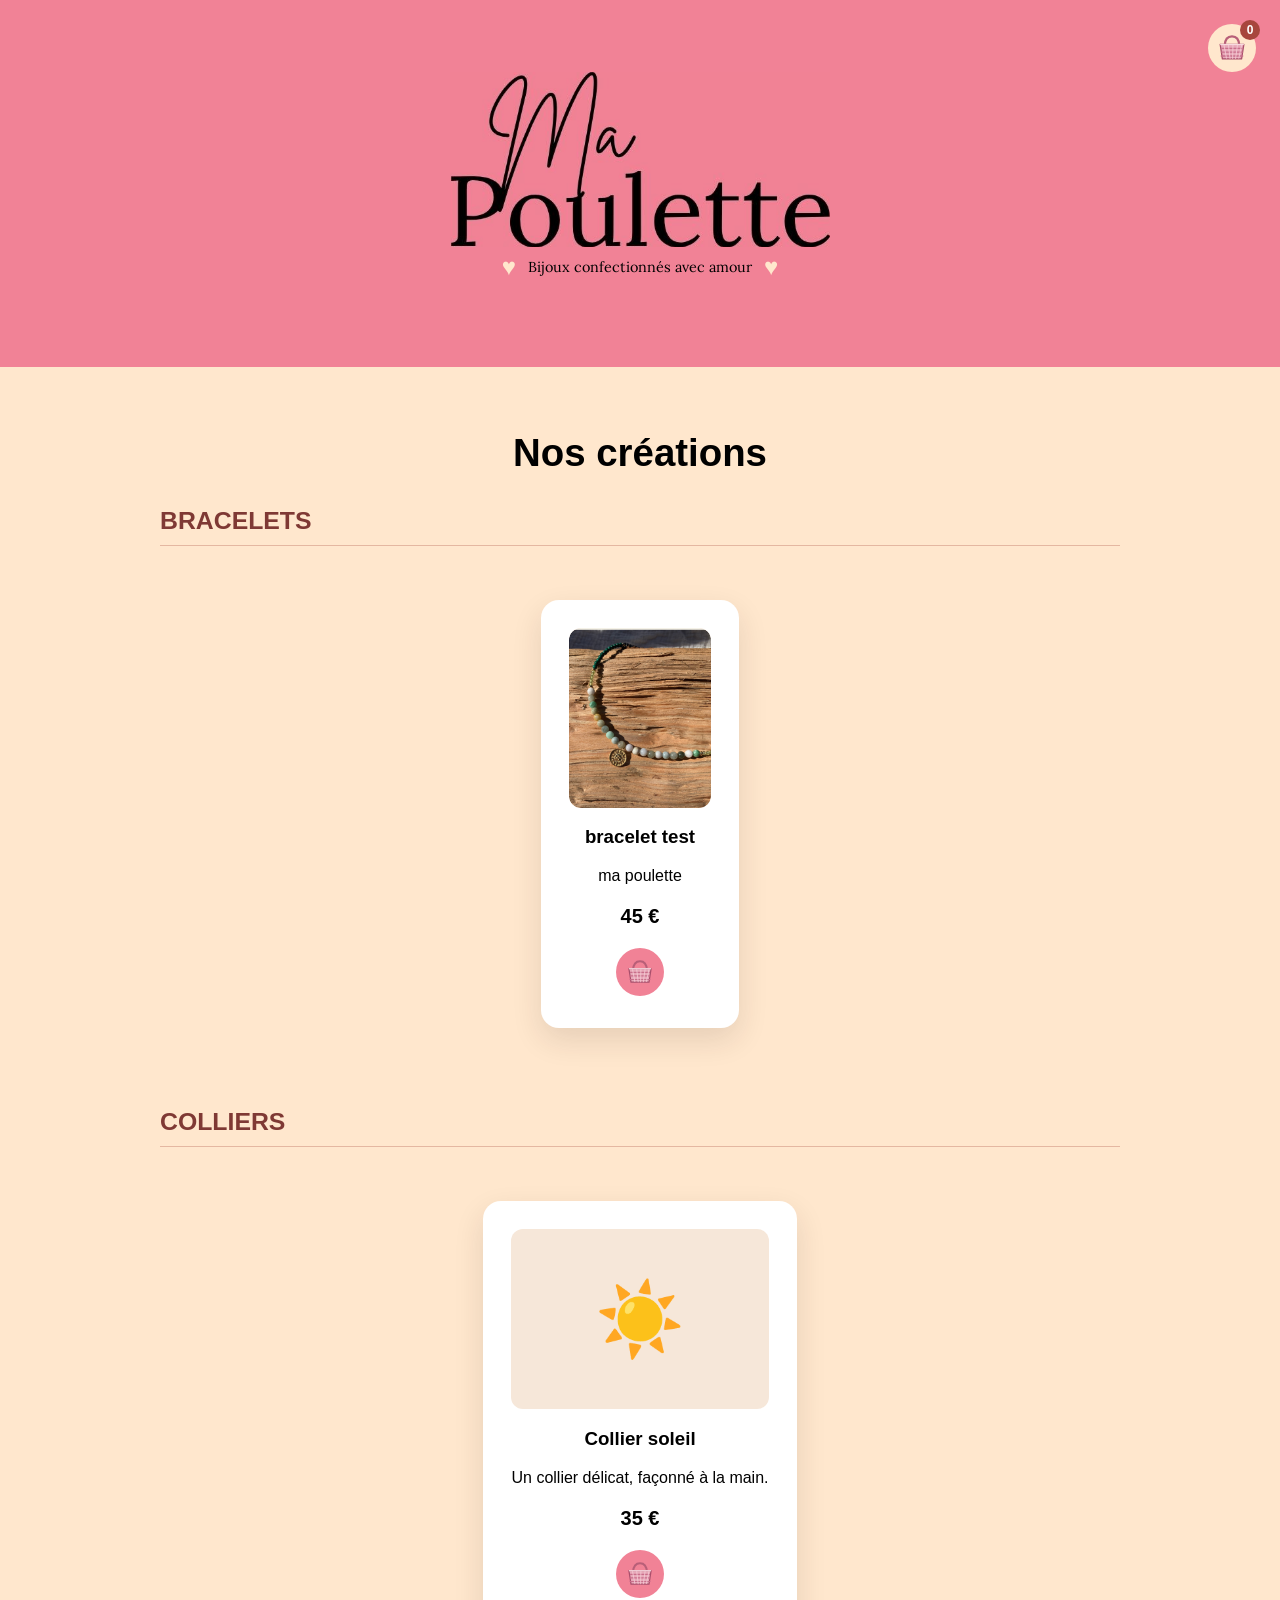
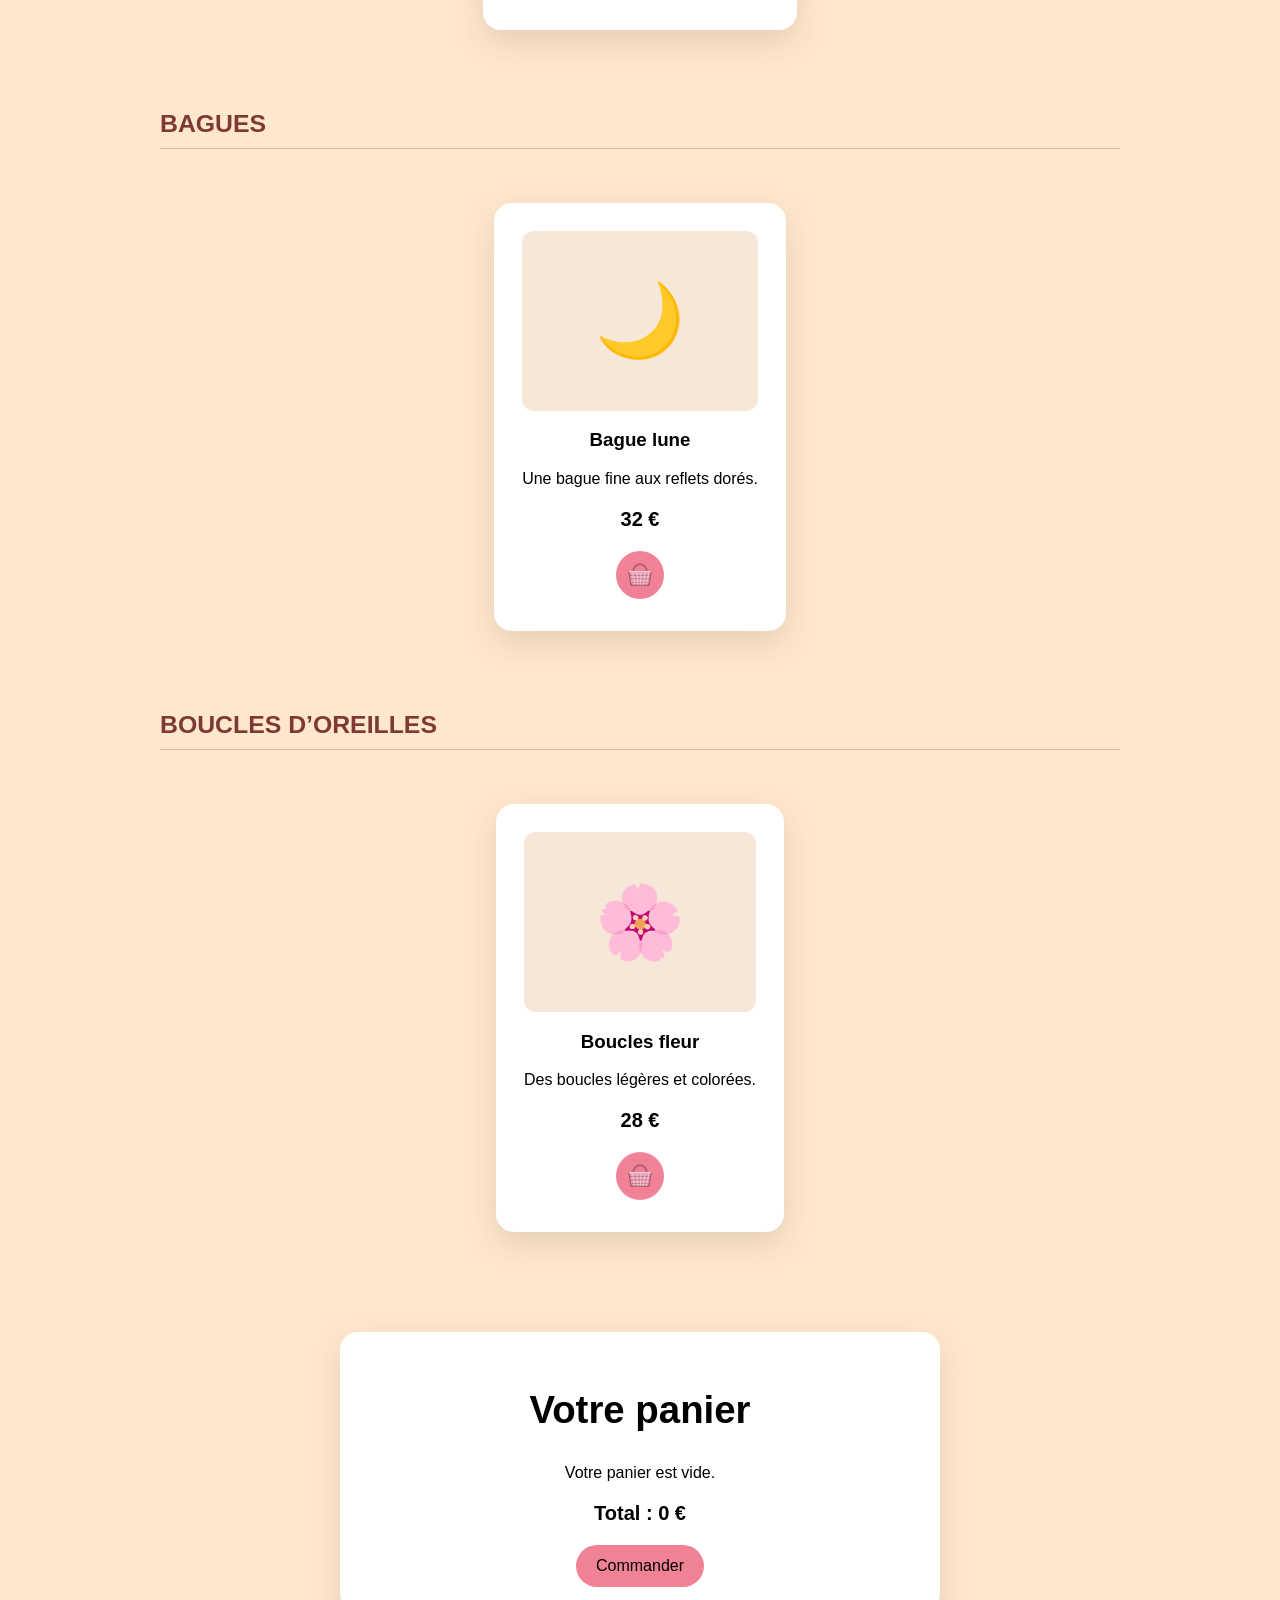
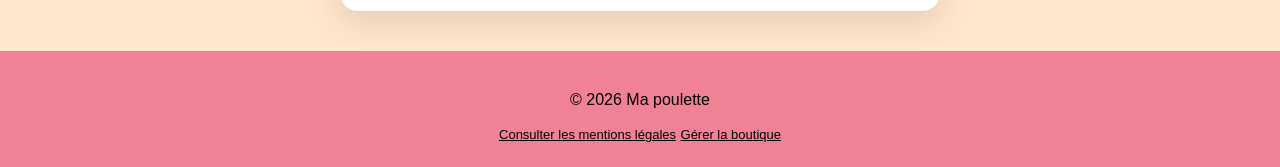
==== index.html @ 8404fa8b "ma poulette 3" ====
<!DOCTYPE html>
<html lang="fr">
<head>
  <meta charset="UTF-8">
  <meta name="viewport" content="width=device-width, initial-scale=1.0">
  <title>Ma poulette — Bijoux artisanaux</title>
  <link rel="stylesheet" href="https://fonts.googleapis.com/css2?family=Lora:wght@400;500&display=swap">
  <link rel="stylesheet" href="style.css">
</head>

<body>
  <header>
    <h1 class="titre-site"><img class="logo-titre" src="logo.png" alt="Ma Poulette"></h1>
    <p class="sous-titre-site"><span class="coeur-logo" aria-hidden="true">♥</span><span>Bijoux confectionnés avec amour</span><span class="coeur-logo" aria-hidden="true">♥</span></p>
    <button id="ouvrir-panier" class="panier-bouton" type="button" title="Voir mon panier">
      <span class="visually-hidden">Voir mon panier</span>
      <img src="panier-osier.svg" alt="">
      <span id="compteur-panier" class="compteur-panier" aria-live="polite">0</span>
    </button>
  </header>

  <main>
<h2>Nos créations</h2>

  <section class="catalogue-categories" id="liste-produits" aria-live="polite">
    <p class="catalogue-vide">Chargement des créations...</p>
  </section>
  </main>

  <aside id="panier">
    <h2>Votre panier</h2>
    <div id="liste-panier">
      <p>Votre panier est vide.</p>
    </div>
    <p class="total-panier">Total : <span id="total-panier">0</span> €</p>
    <button id="envoyer-commande">Commander</button>
  </aside>

  <footer>
    <p>© 2026 Ma poulette</p>
    <a href="mentions-legales.html" target="_blank" rel="noopener noreferrer">Consulter les mentions légales</a>
    <a class="lien-admin" href="admin.html">Gérer la boutique</a>
  </footer>
  <script src="script.js"></script>
</body>
</html>
---- style.css ----
* {
  box-sizing: border-box;
}

body {
  margin: 0;
  color: #000;
  background: #ffe7cd;
  font-family: Arial, sans-serif;
}

header {
  position: relative;
  padding: 72px 24px;
  text-align: center;
  color: #000;
  background: #f18296;
}

.titre-site {
  position: relative;
  width: min(55vw, 380px);
  aspect-ratio: 578 / 266;
  margin: 0;
  margin-right: auto;
  margin-left: auto;
  overflow: hidden;
}

.logo-titre {
  position: absolute;
  top: -68.5%;
  left: -16.4%;
  width: 132.8%;
  max-width: none;
  height: auto;
}

.sous-titre-site {
  display: flex;
  flex-wrap: wrap;
  align-items: center;
  justify-content: center;
  gap: 12px;
  margin: 8px 0 16px;
  font-size: 0.9rem;
  font-family: "Lora", serif;
}

.coeur-logo {
  color: #ffe7cd;
  font-family: Arial, sans-serif;
  font-size: 1.5rem;
  line-height: 1;
}

@media (max-width: 480px) {
  .panier-bouton {
    top: 16px;
    right: 16px;
  }

  .sous-titre-site {
    gap: 8px;
    font-size: 0.8rem;
  }
}

h1 {
  margin: 0;
  font-size: 4rem;
}

main {
  width: 90%;
  max-width: 960px;
  margin: 64px auto;
}

h2 {
  text-align: center;
  font-size: 2.4rem;
}

article {
  max-width: 360px;
  margin: 36px auto;
  padding: 28px;
  text-align: center;
  background: white;
  border-radius: 18px;
  box-shadow: 0 12px 30px rgba(49, 37, 31, 0.12);
}

button {
  padding: 12px 20px;
  border: 0;
  border-radius: 999px;
  color: #000;
  background: #a7463d;
  font-size: 16px;
  cursor: pointer;
}

.bouton-panier-icon {
  width: 48px;
  height: 48px;
  padding: 0;
  background: #f18296;
  line-height: 1;
}

.bouton-panier-icon img {
  width: 30px;
  height: 30px;
  display: block;
  margin: auto;
}

footer {
  padding: 24px;
  text-align: center;
  color: #000;
  background: #f18296;
}

footer a {
  color: #000;
  font-size: 13px;
}

.mentions-legales {
  max-width: 560px;
  margin: 12px auto 0;
  padding: 10px 12px;
  color: #000;
  background: #f18296;
  text-align: left;
  font-size: 10px;
  line-height: 1.3;
  border-radius: 10px 10px 0 0;
}

.mentions-legales h2 {
  margin-top: 0;
  color: #000;
  font-size: 0.9rem;
}

.mentions-legales h1 {
  margin-top: 0;
  color: #000;
  font-size: 1.4rem;
}

.page-mentions {
  max-width: 600px;
  margin: 40px auto;
}

.mentions-legales dl {
  margin: 6px 0;
}

.mentions-legales dt {
  margin-bottom: 6px;
  font-weight: bold;
}

.mentions-legales dd {
  margin: 2px 0;
}
.catalogue-categories {
  display: grid;
  gap: 44px;
}

.titre-categorie {
  margin: 0 0 18px;
  padding-bottom: 10px;
  border-bottom: 1px solid rgba(167, 70, 61, 0.3);
  color: #7f3934;
  font-size: 1.55rem;
  text-align: left;
}

.produits {
  display: flex;
  flex-wrap: wrap;
  justify-content: center;
  gap: 24px;
}

.photo-bijou {
  display: grid;
  width: 100%;
  height: 180px;
  place-items: center;
  border-radius: 12px;
  background: #f6e7d9;
  font-size: 72px;
}

.prix {
  color: #000;
  font-size: 20px;
  font-weight: bold;
}
.photo-bijou img {
  display: none;
  width: 100%;
  height: 180px;
  object-fit: cover;
  border-radius: 12px;
}

.bouton-photo {
  display: inline-block;
  margin-bottom: 16px;
  padding: 10px 14px;
  border-radius: 999px;
  color: #000;
  background: #f6e7d9;
  cursor: pointer;
}

.bouton-photo input {
  display: none;
}
.photo-bijou {
  width: 100%;
  height: 180px;
  overflow: hidden;
  border-radius: 12px;
  background: #f6e7d9;
}

.photo-bijou img {
  display: none;
  width: 100%;
  height: 180px;
  object-fit: cover;
}

.panier-bouton {
  position: absolute;
  top: 24px;
  right: 24px;
  display: grid;
  width: 48px;
  height: 48px;
  place-items: center;
  padding: 0;
  border-radius: 50%;
  color: #000;
  background: #ffe7cd;
}

.panier-bouton img {
  width: 32px;
  height: 32px;
}

.compteur-panier {
  position: absolute;
  top: -4px;
  right: -4px;
  display: grid;
  min-width: 20px;
  height: 20px;
  place-items: center;
  padding: 0 5px;
  border-radius: 999px;
  color: #fff;
  background: #a7463d;
  font-size: 12px;
  font-weight: bold;
  line-height: 1;
}

.visually-hidden {
  position: absolute;
  width: 1px;
  height: 1px;
  overflow: hidden;
  clip: rect(0, 0, 0, 0);
  white-space: nowrap;
}

#panier {
  width: 90%;
  max-width: 600px;
  margin: 40px auto;
  padding: 24px;
  text-align: center;
  background: white;
  border-radius: 18px;
  box-shadow: 0 12px 30px rgba(49, 37, 31, 0.12);
}

.total-panier {
  font-size: 20px;
  font-weight: bold;
}

#envoyer-commande {
  background: #f18296;
}
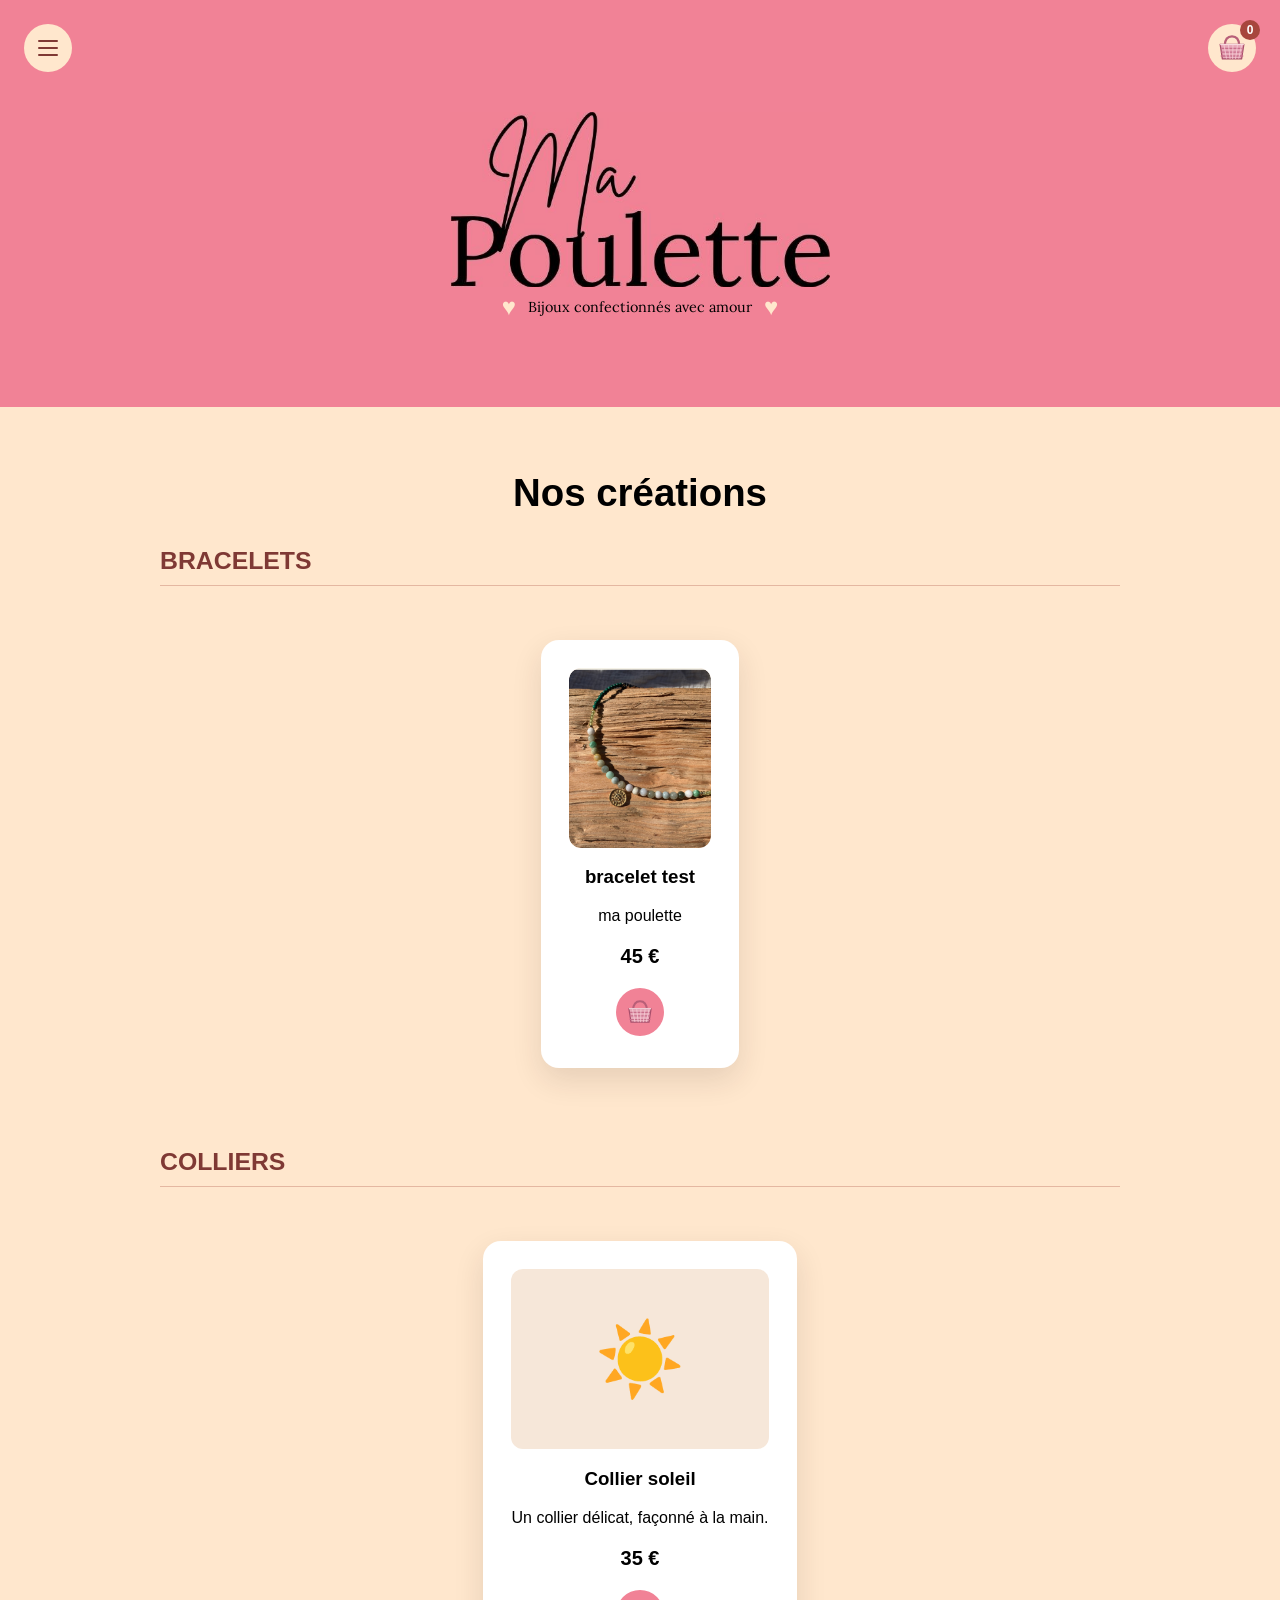
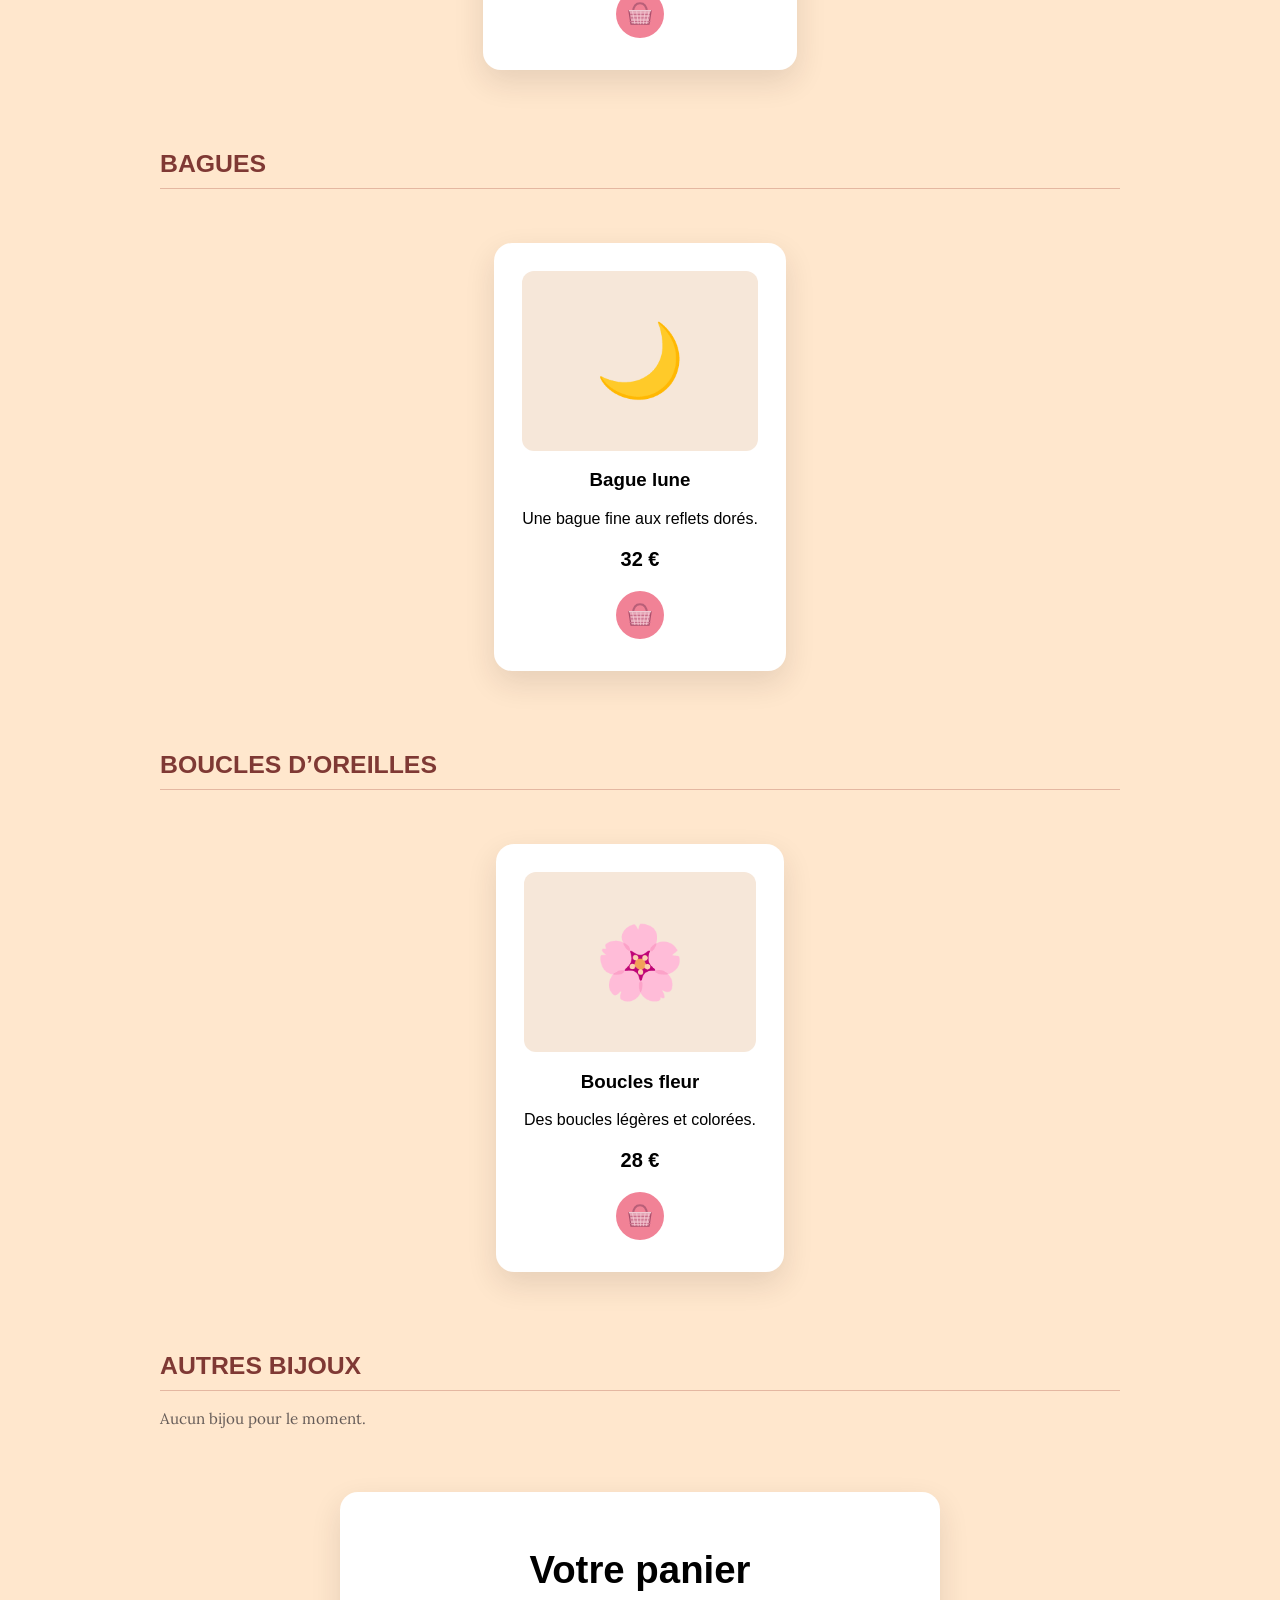
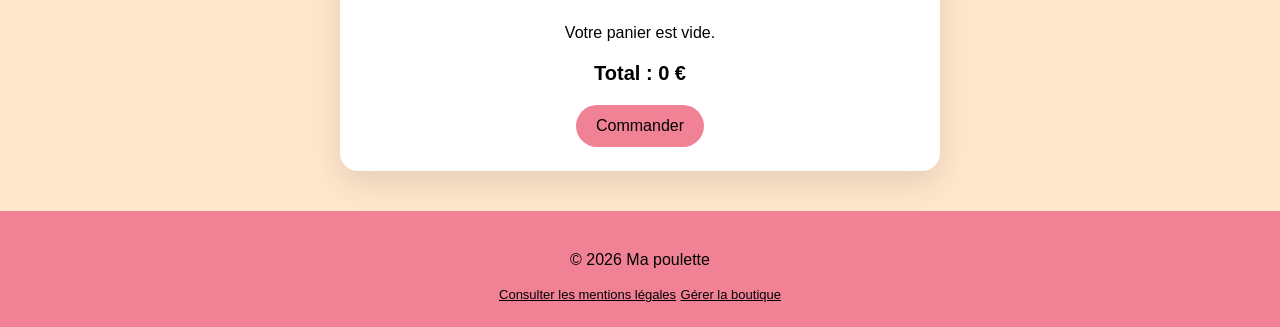
==== commit 41d1e5cb: "ma poulette 2" ====
--- a/index.html
+++ b/index.html
@@ -10,6 +10,18 @@
 
 <body>
   <header>
+    <div class="menu-categories">
+      <button id="bouton-menu-categories" class="bouton-menu-categories" type="button" aria-label="Ouvrir les catégories" aria-expanded="false" aria-controls="liens-categories">
+        <span></span><span></span><span></span>
+      </button>
+      <nav id="liens-categories" class="liens-categories" aria-label="Aller directement à une catégorie" hidden>
+        <a href="#bracelets">Bracelets</a>
+        <a href="#colliers">Colliers</a>
+        <a href="#bagues">Bagues</a>
+        <a href="#boucles-oreilles">Boucles d’oreilles</a>
+        <a href="#autres-bijoux">Autres bijoux</a>
+      </nav>
+    </div>
     <h1 class="titre-site"><img class="logo-titre" src="logo.png" alt="Ma Poulette"></h1>
     <p class="sous-titre-site"><span class="coeur-logo" aria-hidden="true">♥</span><span>Bijoux confectionnés avec amour</span><span class="coeur-logo" aria-hidden="true">♥</span></p>
     <button id="ouvrir-panier" class="panier-bouton" type="button" title="Voir mon panier">
--- a/style.css
+++ b/style.css
@@ -11,7 +11,7 @@
 
 header {
   position: relative;
-  padding: 72px 24px;
+  padding: 112px 24px 72px;
   text-align: center;
   color: #000;
   background: #f18296;
@@ -55,6 +55,10 @@
 }
 
 @media (max-width: 480px) {
+  header {
+    padding-top: 94px;
+  }
+
   .panier-bouton {
     top: 16px;
     right: 16px;
@@ -305,4 +309,118 @@
 
 #envoyer-commande {
   background: #f18296;
+}
+
+.menu-categories {
+  position: absolute;
+  top: 24px;
+  left: 24px;
+  z-index: 2;
+}
+
+.bouton-menu-categories {
+  display: flex;
+  width: 48px;
+  height: 48px;
+  flex-direction: column;
+  align-items: center;
+  justify-content: center;
+  gap: 5px;
+  padding: 0;
+  border: 0;
+  border-radius: 50%;
+  background: #ffe7cd;
+}
+
+.bouton-menu-categories span {
+  display: block;
+  width: 20px;
+  height: 2px;
+  border-radius: 2px;
+  background: #7f3934;
+  transition: transform 180ms ease, opacity 180ms ease;
+}
+
+.bouton-menu-categories[aria-expanded="true"] span:first-child {
+  transform: translateY(7px) rotate(45deg);
+}
+
+.bouton-menu-categories[aria-expanded="true"] span:nth-child(2) {
+  opacity: 0;
+}
+
+.bouton-menu-categories[aria-expanded="true"] span:last-child {
+  transform: translateY(-7px) rotate(-45deg);
+}
+
+.liens-categories {
+  position: absolute;
+  top: 56px;
+  left: 0;
+  display: flex;
+  flex-direction: column;
+  align-items: stretch;
+  gap: 4px;
+  width: 136px;
+  padding: 7px;
+  border: 1px solid rgba(127, 57, 52, 0.2);
+  border-radius: 28px;
+  background: #ffe7cd;
+  box-shadow: 0 6px 18px rgba(49, 37, 31, 0.14);
+  animation: menu-categories-apparait 180ms ease-out;
+}
+
+.liens-categories[hidden] {
+  display: none;
+}
+
+.liens-categories a {
+  display: flex;
+  min-width: 100px;
+  min-height: 34px;
+  align-items: center;
+  justify-content: center;
+  padding: 0 12px;
+  border-radius: 999px;
+  color: #542c2b;
+  background: transparent;
+  font-size: 11px;
+  font-weight: 700;
+  text-decoration: none;
+  text-transform: uppercase;
+}
+
+.liens-categories a:hover,
+.liens-categories a:focus-visible {
+  color: #fff;
+  background: #a7463d;
+}
+
+@keyframes menu-categories-apparait {
+  from { opacity: 0; transform: translateY(-6px); }
+  to { opacity: 1; transform: translateY(0); }
+}
+
+.section-categorie {
+  scroll-margin-top: 20px;
+}
+
+.categorie-vide {
+  margin: 0;
+  color: #665c58;
+  font-family: "Lora", serif;
+  font-size: 0.95rem;
+}
+
+html {
+  scroll-behavior: smooth;
+}
+
+@media (max-width: 480px) {
+  .menu-categories {
+    top: 16px;
+    left: 16px;
+  }
+
+  .liens-categories { top: 52px; }
 }
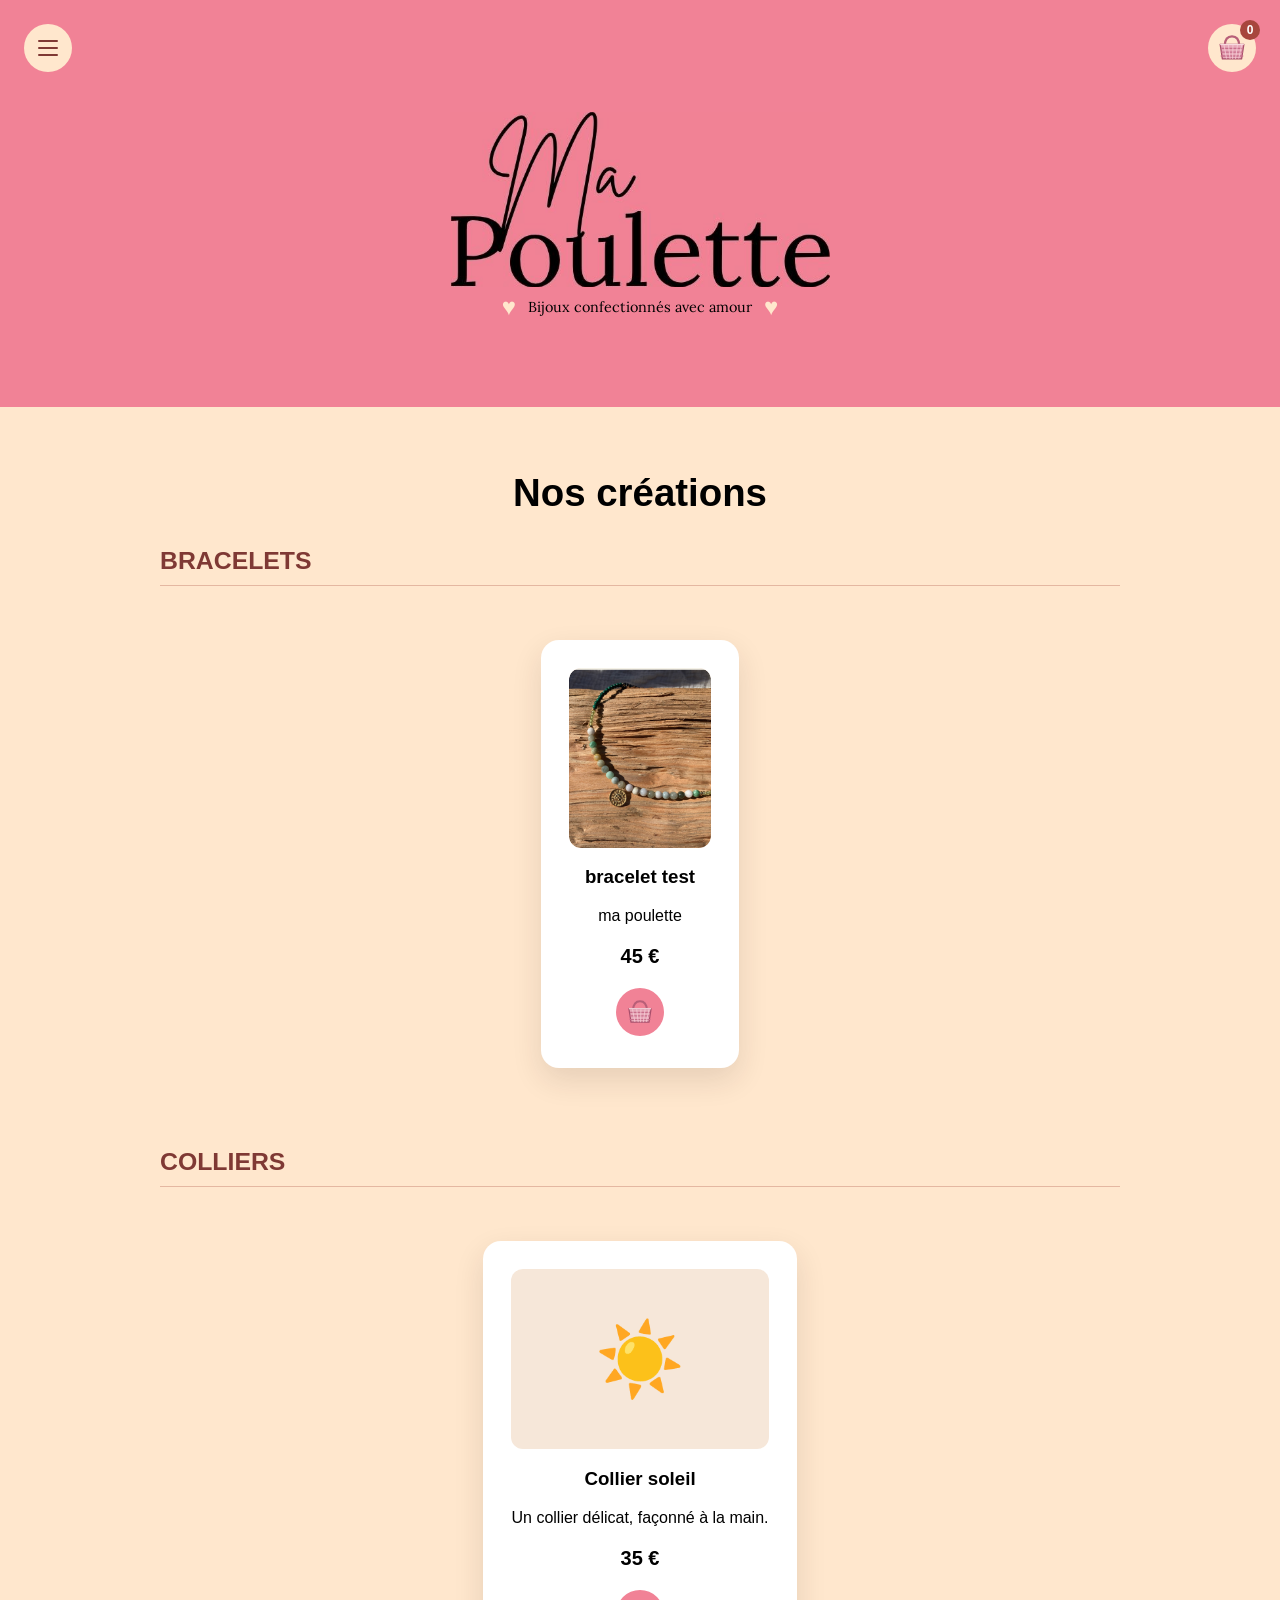
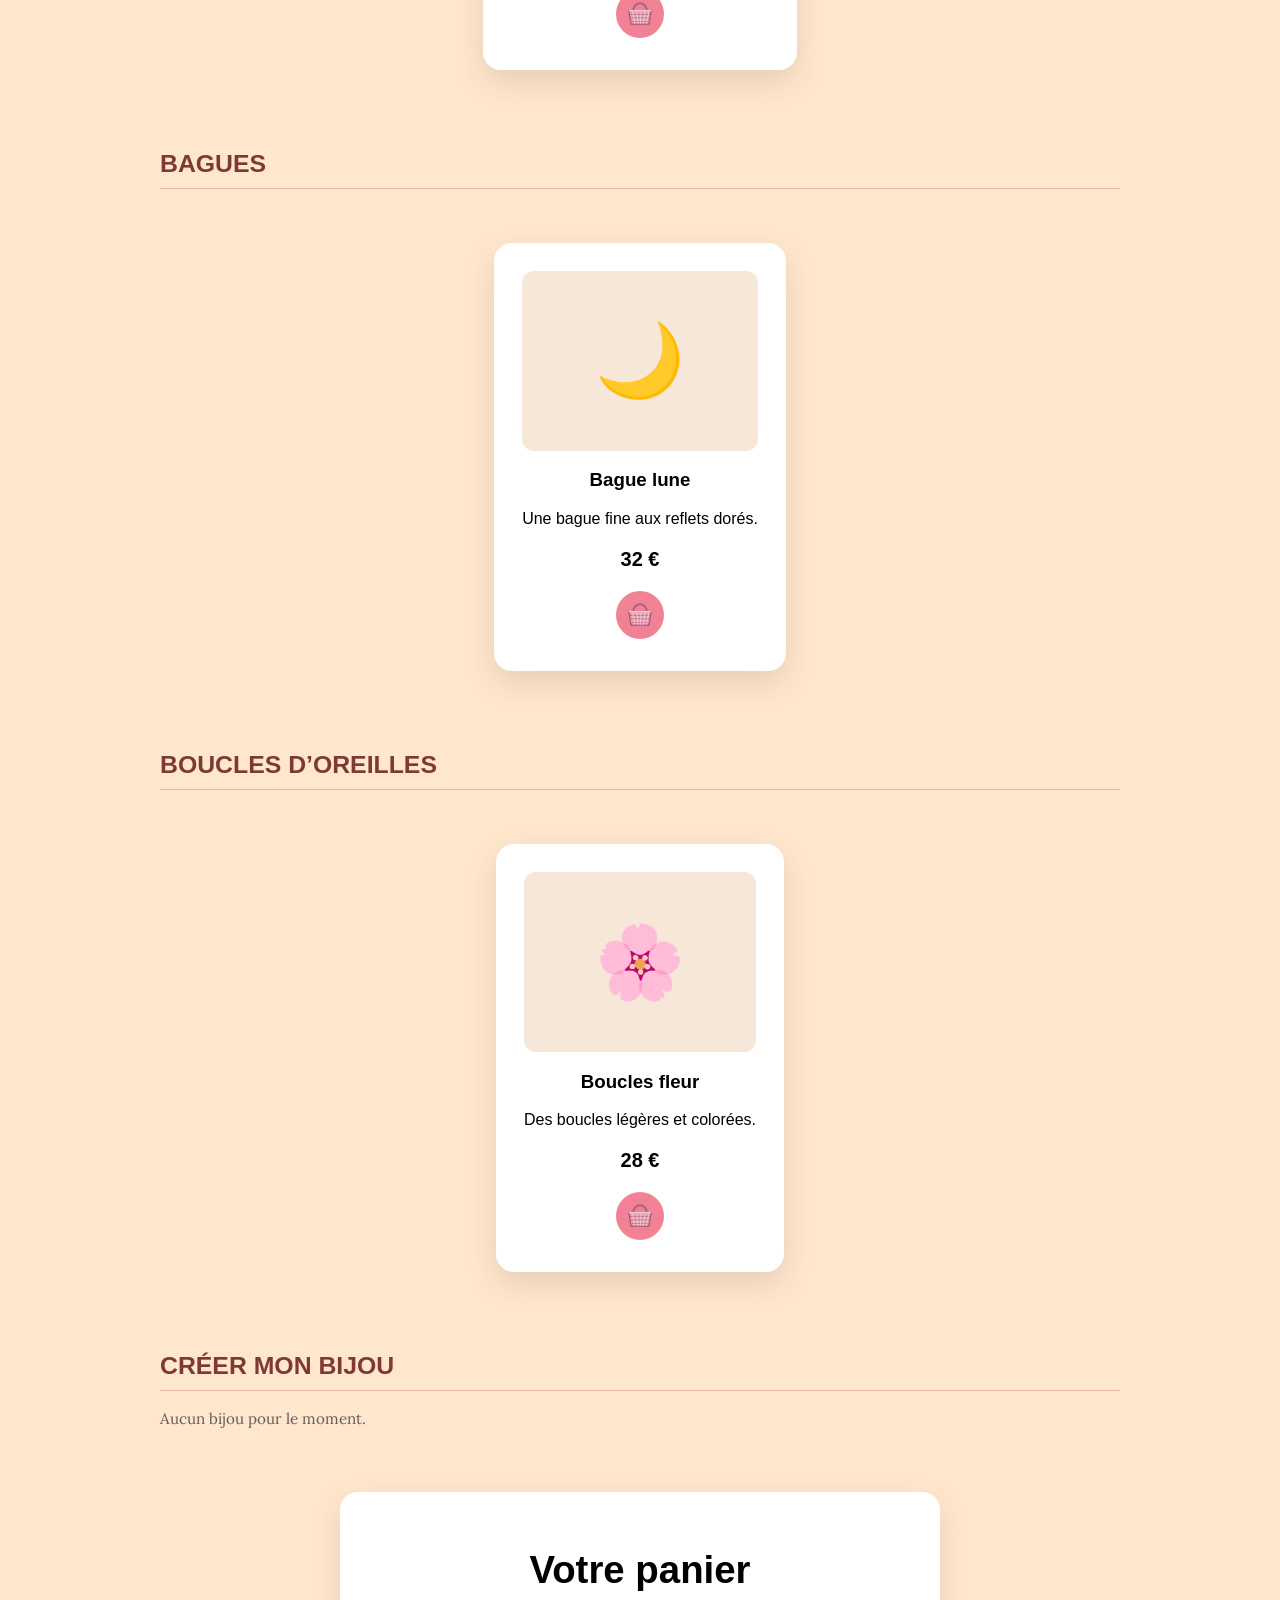
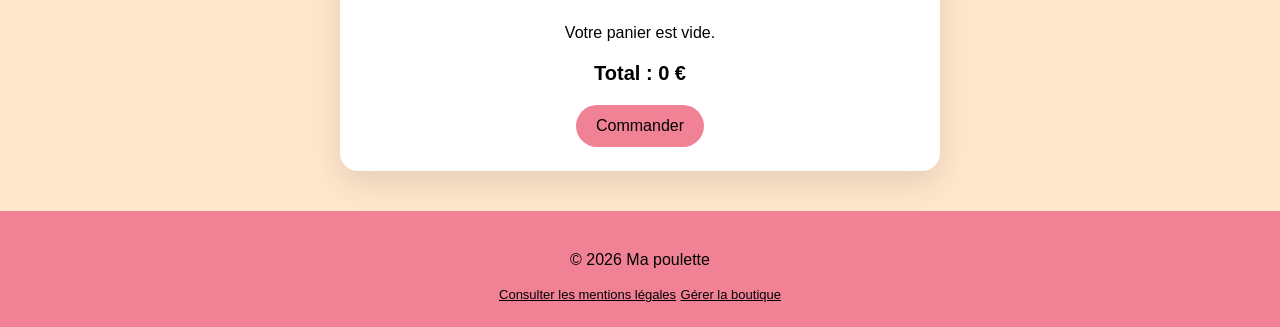
==== commit a1ea3c33: "ma poulette 2" ====
--- a/index.html
+++ b/index.html
@@ -19,7 +19,7 @@
         <a href="#colliers">Colliers</a>
         <a href="#bagues">Bagues</a>
         <a href="#boucles-oreilles">Boucles d’oreilles</a>
-        <a href="#autres-bijoux">Autres bijoux</a>
+        <a href="#autres-bijoux">Créer mon bijou</a>
       </nav>
     </div>
     <h1 class="titre-site"><img class="logo-titre" src="logo.png" alt="Ma Poulette"></h1>
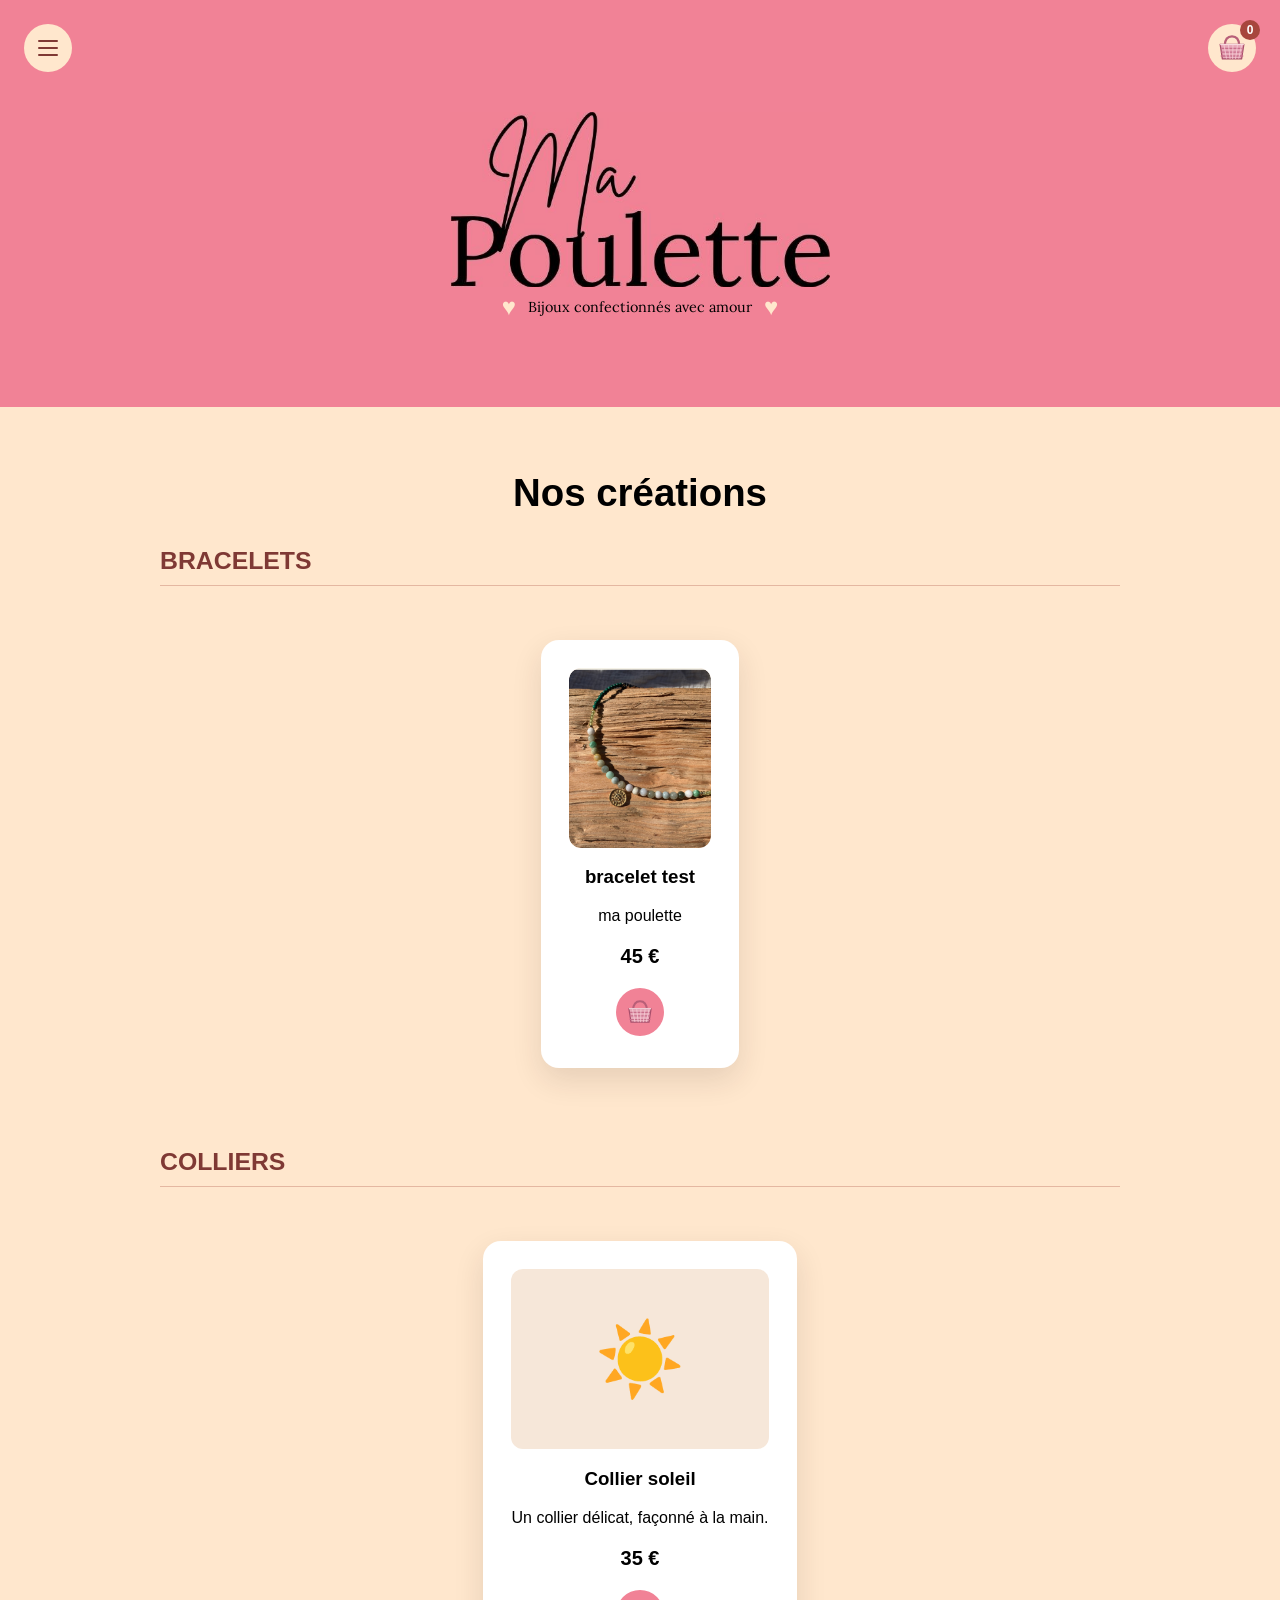
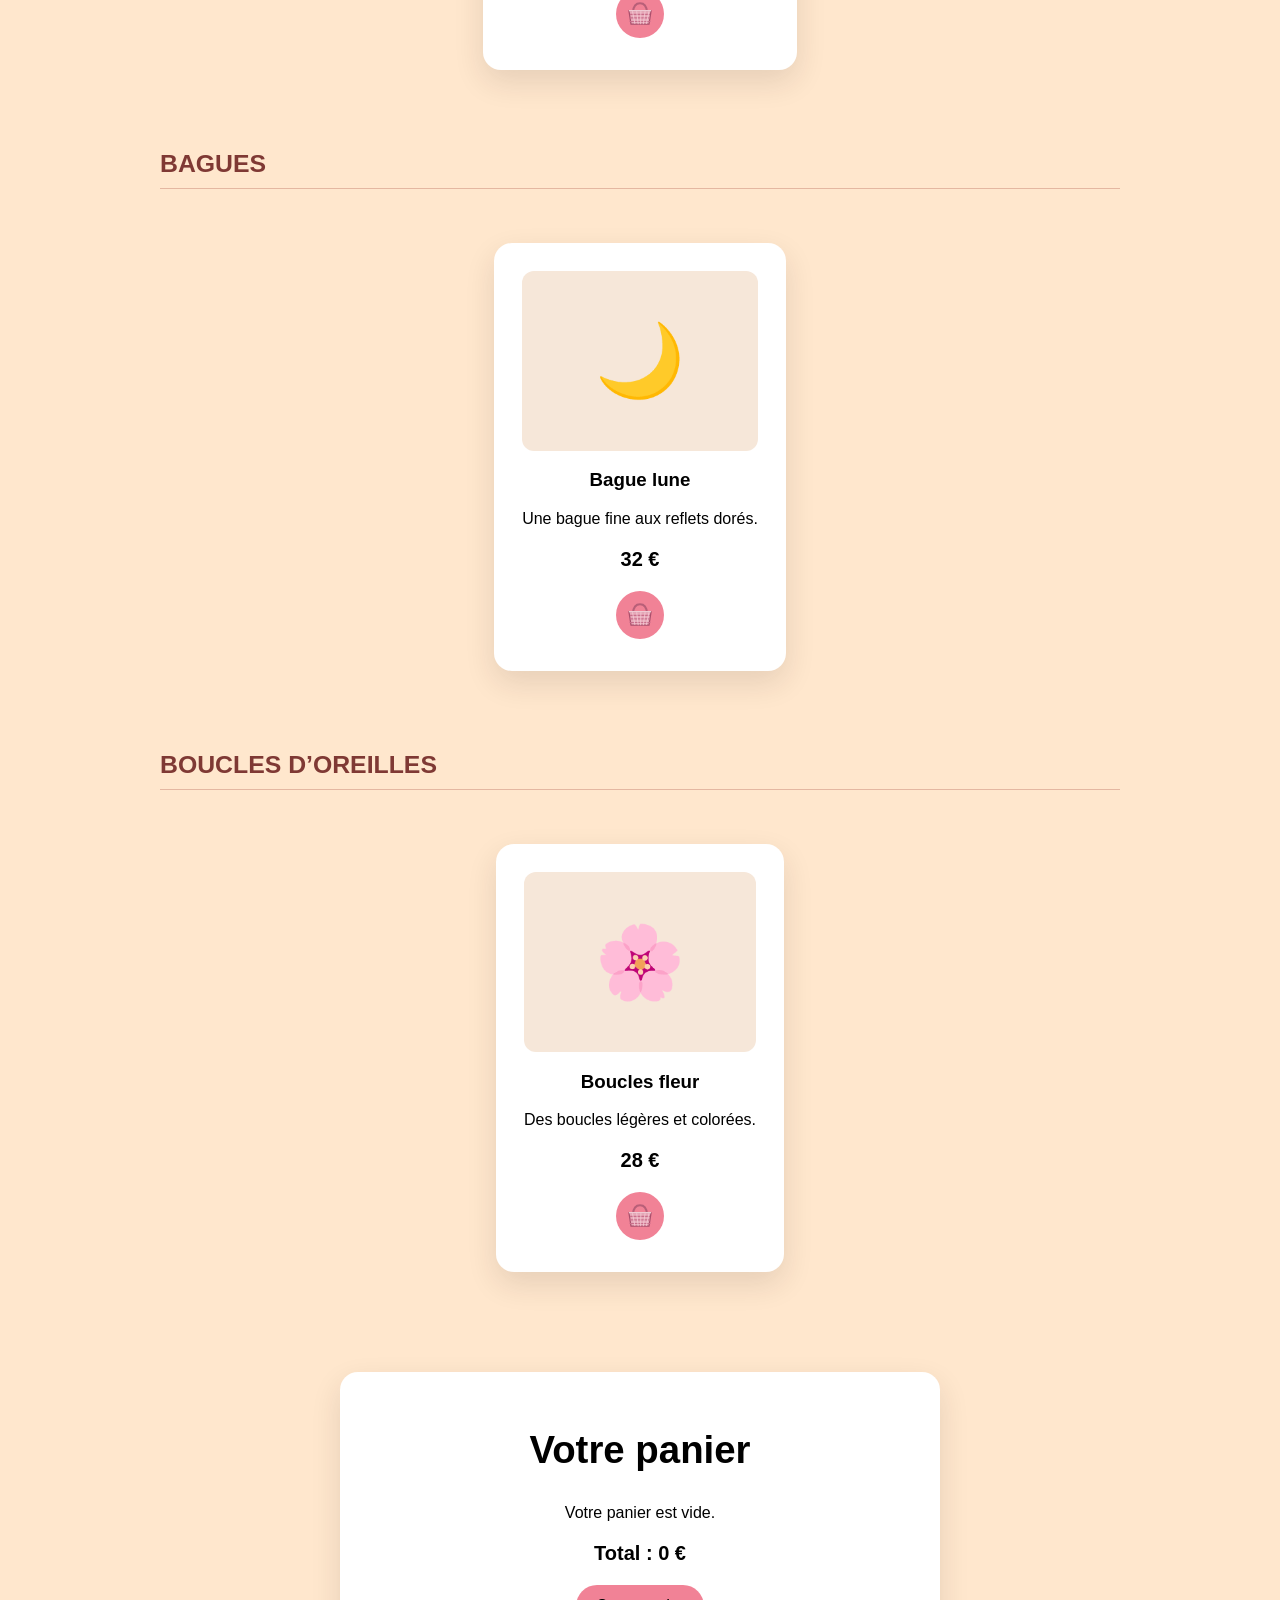
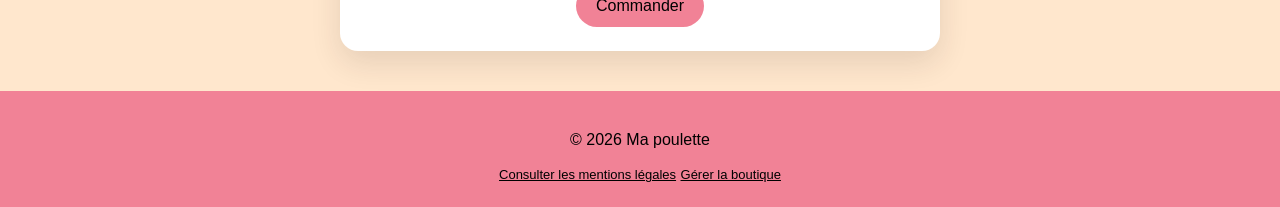
==== commit bd699317: "ma poulette 3" ====
--- a/index.html
+++ b/index.html
@@ -19,7 +19,7 @@
         <a href="#colliers">Colliers</a>
         <a href="#bagues">Bagues</a>
         <a href="#boucles-oreilles">Boucles d’oreilles</a>
-        <a href="#autres-bijoux">Créer mon bijou</a>
+        <a href="custom.html">Créer mon bijou</a>
       </nav>
     </div>
     <h1 class="titre-site"><img class="logo-titre" src="logo.png" alt="Ma Poulette"></h1>
--- a/style.css
+++ b/style.css
@@ -145,12 +145,6 @@
   border-radius: 10px 10px 0 0;
 }
 
-.mentions-legales h2 {
-  margin-top: 0;
-  color: #000;
-  font-size: 0.9rem;
-}
-
 .mentions-legales h1 {
   margin-top: 0;
   color: #000;
@@ -199,6 +193,7 @@
   display: grid;
   width: 100%;
   height: 180px;
+  overflow: hidden;
   place-items: center;
   border-radius: 12px;
   background: #f6e7d9;
@@ -211,39 +206,10 @@
   font-weight: bold;
 }
 .photo-bijou img {
-  display: none;
   width: 100%;
   height: 180px;
   object-fit: cover;
   border-radius: 12px;
-}
-
-.bouton-photo {
-  display: inline-block;
-  margin-bottom: 16px;
-  padding: 10px 14px;
-  border-radius: 999px;
-  color: #000;
-  background: #f6e7d9;
-  cursor: pointer;
-}
-
-.bouton-photo input {
-  display: none;
-}
-.photo-bijou {
-  width: 100%;
-  height: 180px;
-  overflow: hidden;
-  border-radius: 12px;
-  background: #f6e7d9;
-}
-
-.photo-bijou img {
-  display: none;
-  width: 100%;
-  height: 180px;
-  object-fit: cover;
 }
 
 .panier-bouton {
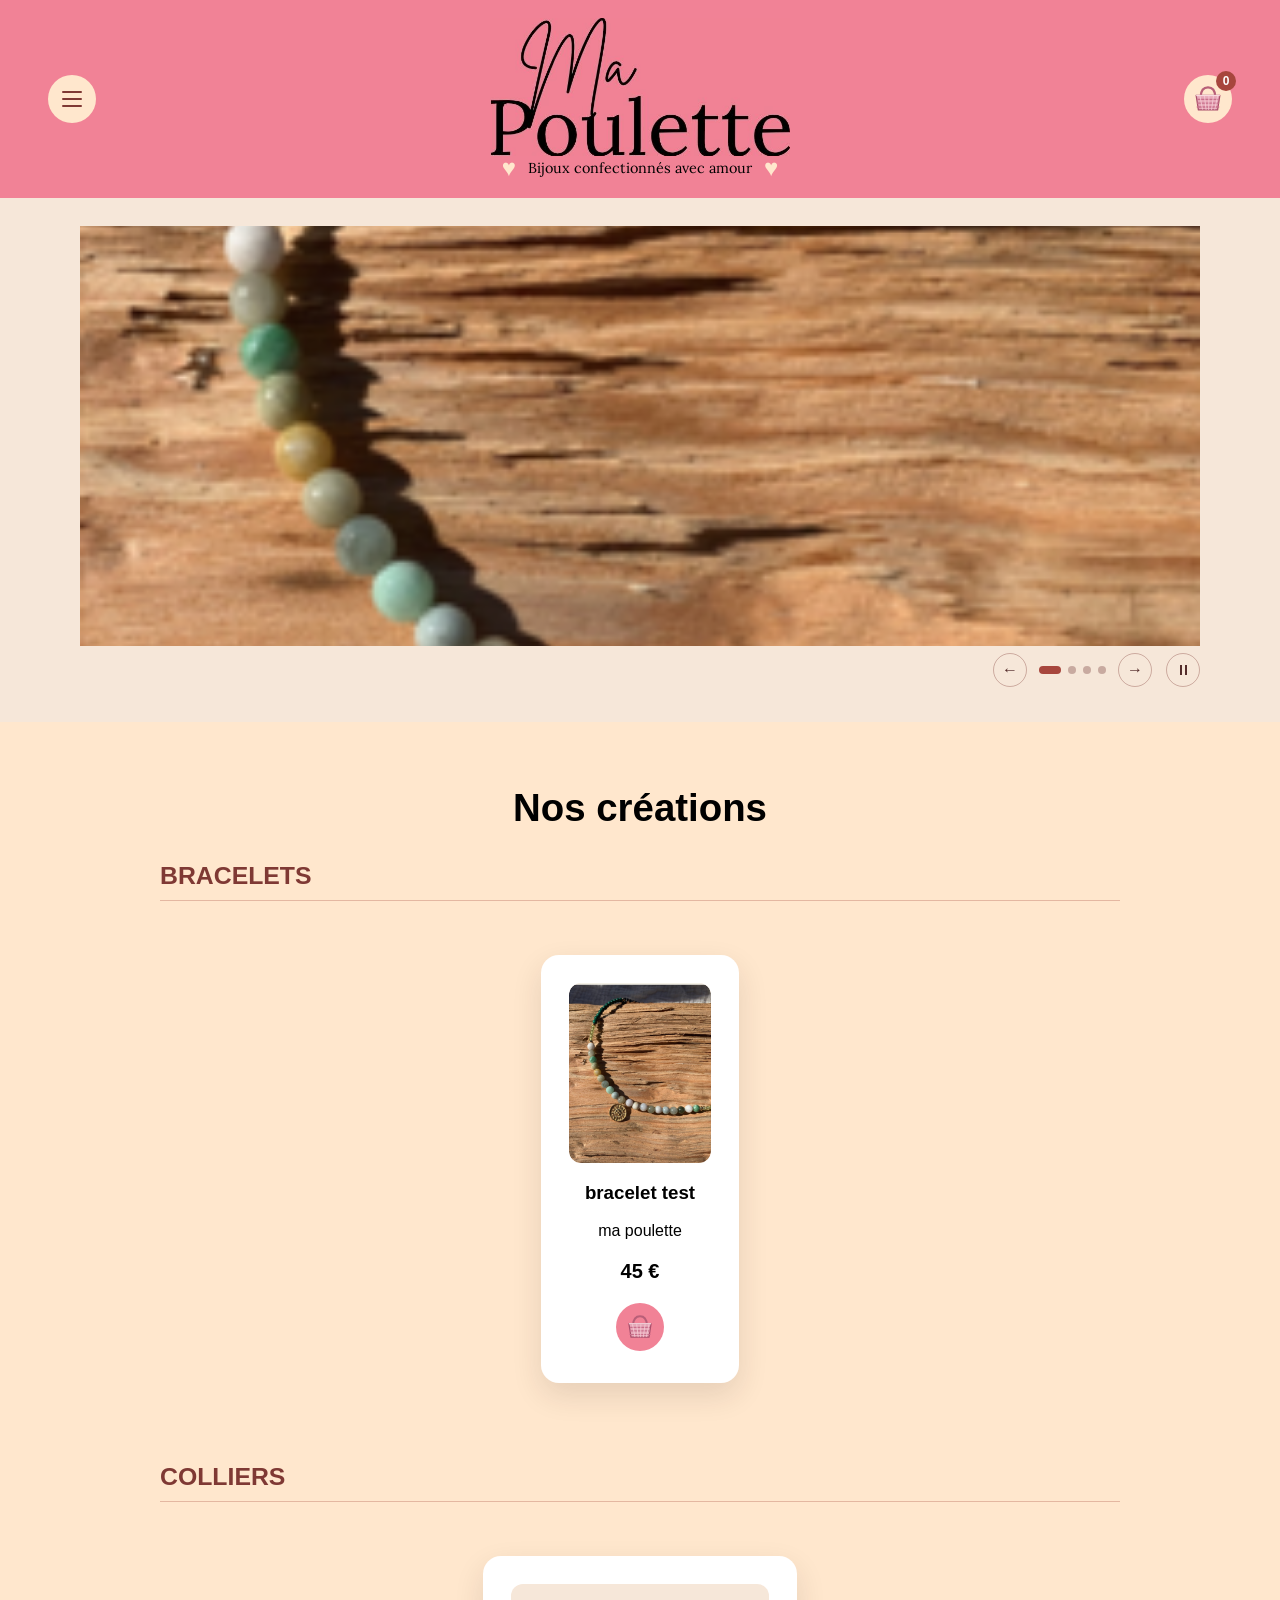
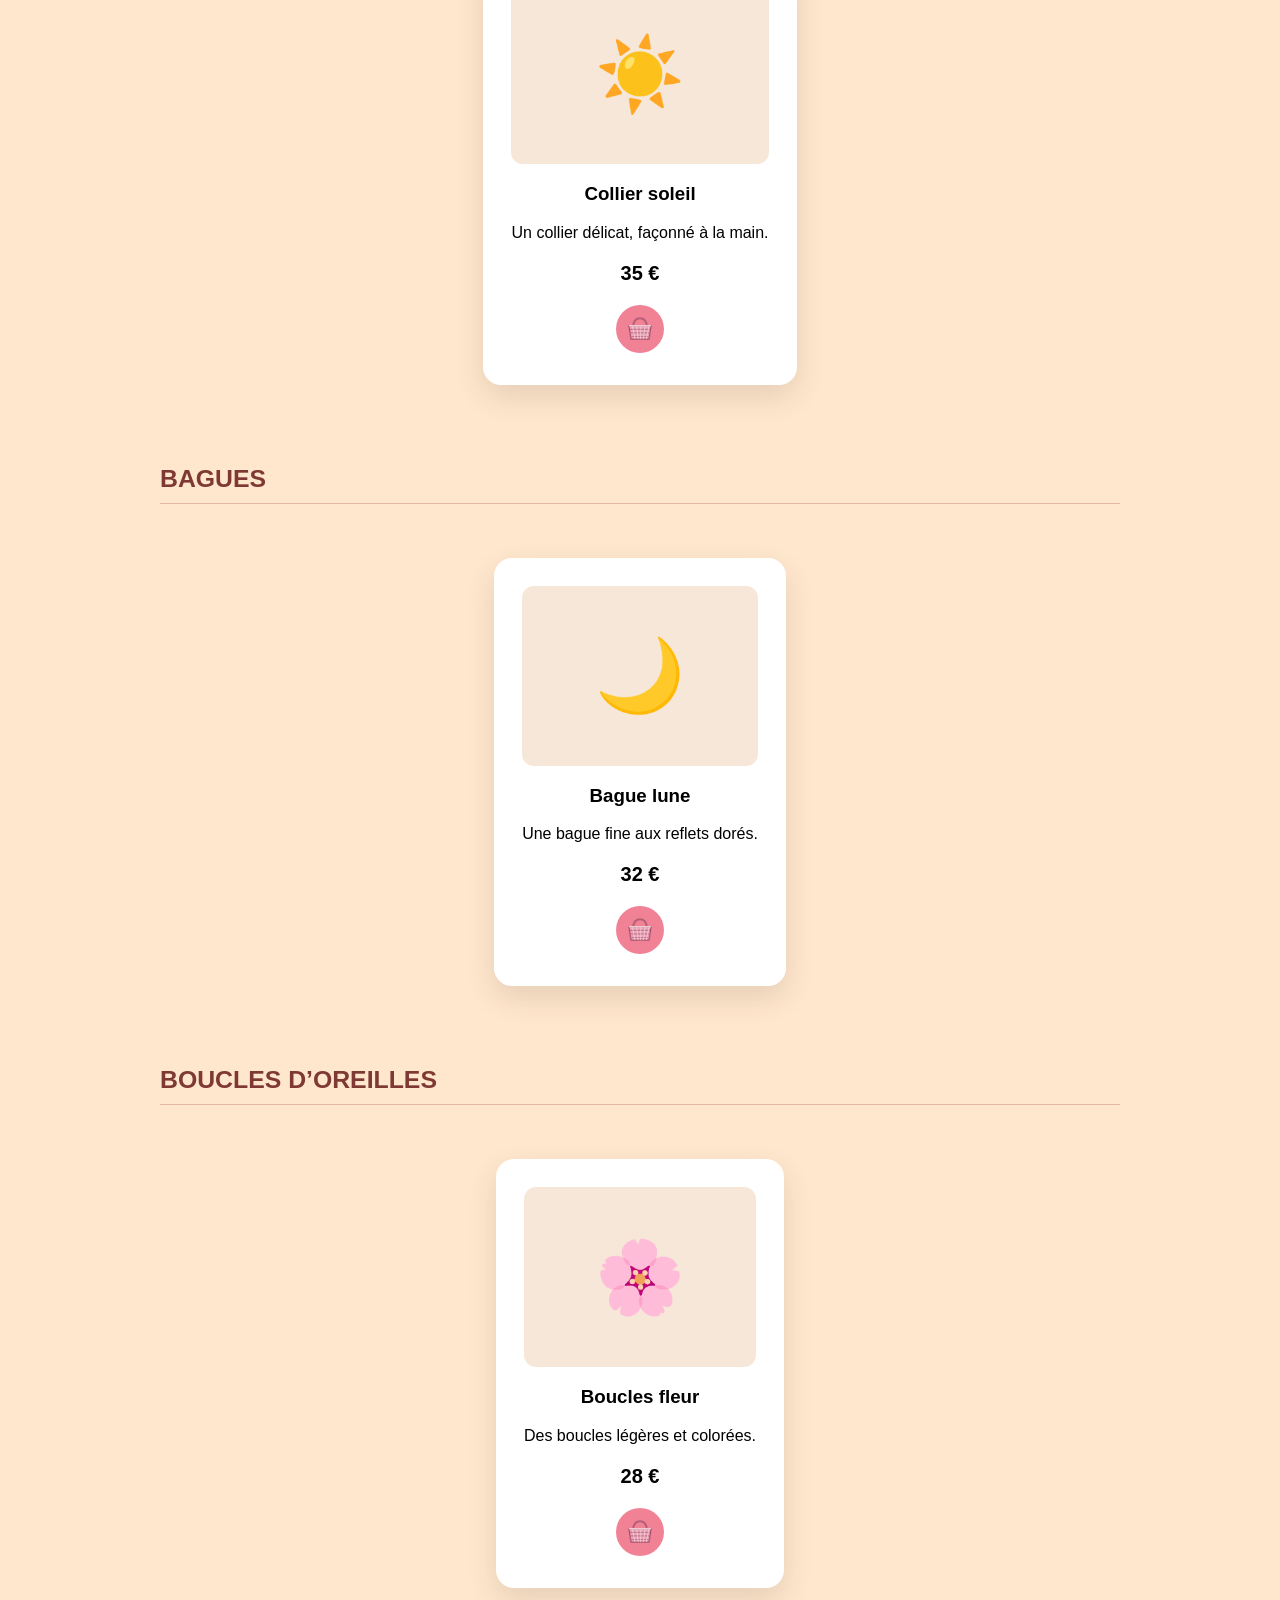
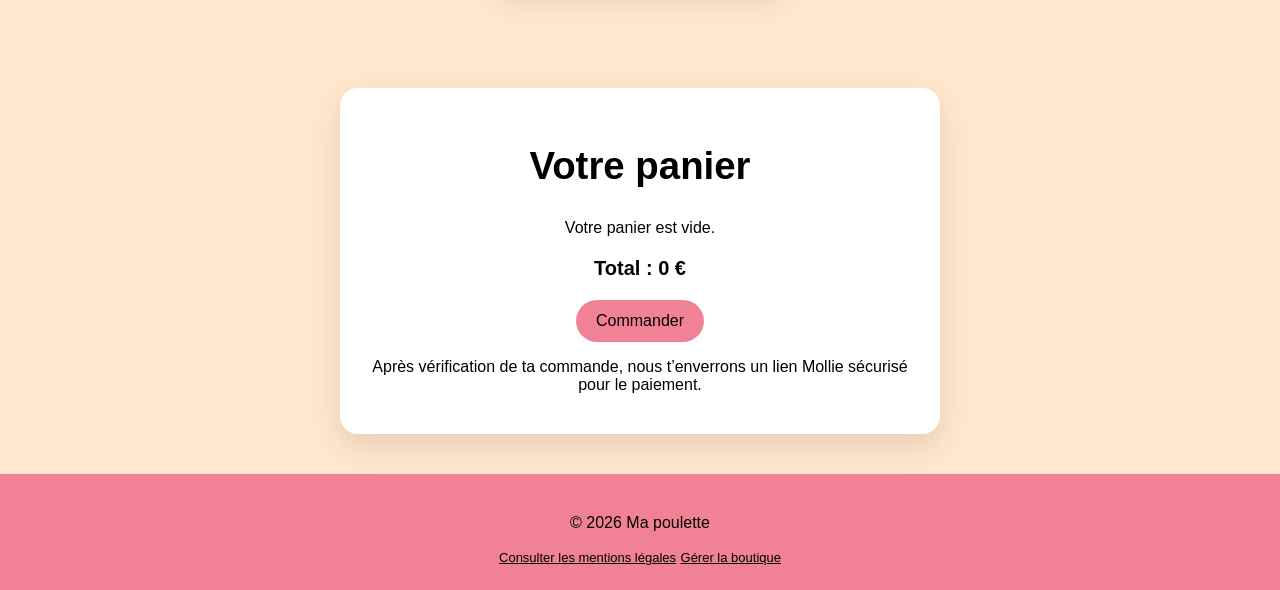
==== commit 826ee58f: "ma poulette 3" ====
--- a/index.html
+++ b/index.html
@@ -31,6 +31,36 @@
     </button>
   </header>
 
+  <section class="diaporama" aria-label="Diaporama de photos de bijoux">
+    <div class="diaporama-interieur">
+      <div class="diaporama-vues" aria-live="off">
+        <article class="diapo is-active" aria-roledescription="diapositive" aria-label="1 sur 4">
+          <img src="media/products/Capture d'écran 2026-09-25 210447.png" alt="Bracelet de perles aux nuances vertes et ivoire sur bois">
+        </article>
+        <article class="diapo" aria-roledescription="diapositive" aria-label="2 sur 4" aria-hidden="true">
+          <img src="media/carousel/colliers-inspiration.jpg" alt="Plusieurs colliers fins portés ensemble">
+        </article>
+        <article class="diapo" aria-roledescription="diapositive" aria-label="3 sur 4" aria-hidden="true">
+          <img src="media/carousel/bagues-inspiration.jpg" alt="Deux bagues dorées posées sur une pierre claire">
+        </article>
+        <article class="diapo" aria-roledescription="diapositive" aria-label="4 sur 4" aria-hidden="true">
+          <img src="media/carousel/pendentifs-inspiration.jpg" alt="Pendentifs et chaînes dorés avec une pierre bleu profond">
+        </article>
+      </div>
+      <div class="diaporama-commandes" aria-label="Commandes du diaporama">
+        <button class="diapo-fleche" id="diapo-precedente" type="button" aria-label="Photo précédente">&larr;</button>
+        <div class="diapo-points" aria-label="Choisir une photo">
+          <button type="button" class="diapo-point is-active" aria-label="Afficher la photo 1" aria-current="true"></button>
+          <button type="button" class="diapo-point" aria-label="Afficher la photo 2"></button>
+          <button type="button" class="diapo-point" aria-label="Afficher la photo 3"></button>
+          <button type="button" class="diapo-point" aria-label="Afficher la photo 4"></button>
+        </div>
+        <button class="diapo-fleche" id="diapo-suivante" type="button" aria-label="Photo suivante">&rarr;</button>
+        <button class="diapo-pause" id="diapo-pause" type="button" aria-label="Mettre le diaporama en pause" aria-pressed="false"><span></span><span></span></button>
+      </div>
+    </div>
+  </section>
+
   <main>
 <h2>Nos créations</h2>
 
@@ -46,6 +76,7 @@
     </div>
     <p class="total-panier">Total : <span id="total-panier">0</span> €</p>
     <button id="envoyer-commande">Commander</button>
+    <p class="note-commande">Après vérification de ta commande, nous t’enverrons un lien Mollie sécurisé pour le paiement.</p>
   </aside>
 
   <footer>
--- a/style.css
+++ b/style.css
@@ -10,20 +10,26 @@
 }
 
 header {
+  display: grid;
+  grid-template-columns: 48px minmax(0, 1fr) 48px;
+  grid-template-rows: auto auto;
+  align-items: center;
+  column-gap: 20px;
   position: relative;
-  padding: 112px 24px 72px;
+  padding: 18px clamp(16px, 4vw, 48px);
   text-align: center;
   color: #000;
   background: #f18296;
 }
 
 .titre-site {
+  grid-column: 2;
+  grid-row: 1;
   position: relative;
-  width: min(55vw, 380px);
+  width: min(33vw, 300px);
   aspect-ratio: 578 / 266;
   margin: 0;
-  margin-right: auto;
-  margin-left: auto;
+  justify-self: center;
   overflow: hidden;
 }
 
@@ -37,12 +43,14 @@
 }
 
 .sous-titre-site {
+  grid-column: 2;
+  grid-row: 2;
   display: flex;
   flex-wrap: wrap;
   align-items: center;
   justify-content: center;
   gap: 12px;
-  margin: 8px 0 16px;
+  margin: 0;
   font-size: 0.9rem;
   font-family: "Lora", serif;
 }
@@ -54,19 +62,114 @@
   line-height: 1;
 }
 
+.diaporama {
+  padding: 28px 24px;
+  background: #f6e7d9;
+}
+
+.diaporama-interieur {
+  width: min(1120px, 100%);
+  margin: 0 auto;
+}
+
+.diaporama-vues {
+  position: relative;
+  height: clamp(320px, 34vw, 420px);
+  overflow: hidden;
+  background: #f1d9d1;
+}
+
+.diapo {
+  position: absolute;
+  inset: 0;
+  display: grid;
+  grid-template-columns: minmax(0, 1fr);
+  grid-template-rows: minmax(0, 1fr);
+  align-items: stretch;
+  min-height: 0;
+  overflow: hidden;
+  max-width: none;
+  margin: 0;
+  padding: 0;
+  border-radius: 0;
+  background: transparent;
+  box-shadow: none;
+  text-align: left;
+  opacity: 0;
+  visibility: hidden;
+  transition: opacity 550ms ease, visibility 550ms ease;
+}
+
+.diapo.is-active {
+  opacity: 1;
+  visibility: visible;
+}
+
+.diapo > img {
+  display: block;
+  width: 100%;
+  height: 100%;
+  min-width: 0;
+  min-height: 0;
+  object-fit: cover;
+  object-position: center 48%;
+  background: #e1d8d0;
+}
+
+.diapo > img[src*="colliers-inspiration"] {
+  object-position: center 42%;
+}
+
+.diaporama-commandes {
+  display: flex;
+  min-height: 48px;
+  align-items: center;
+  justify-content: flex-end;
+  gap: 12px;
+}
+
+.diapo-fleche, .diapo-pause {
+  display: grid;
+  width: 34px;
+  height: 34px;
+  flex: 0 0 auto;
+  place-items: center;
+  padding: 0;
+  border: 1px solid rgba(127, 57, 52, 0.35);
+  border-radius: 50%;
+  color: #542c2b;
+  background: transparent;
+  font-family: Arial, sans-serif;
+  font-size: 16px;
+}
+
+.diapo-fleche:hover, .diapo-pause:hover { background: #efdbd2; }
+.diapo-points { display: flex; align-items: center; gap: 7px; }
+.diapo-point { width: 8px; height: 8px; padding: 0; border: 0; border-radius: 50%; background: #c8aaa0; }
+.diapo-point.is-active { width: 22px; border-radius: 8px; background: #a7463d; }
+.diapo-pause { display: flex; align-items: center; justify-content: center; gap: 3px; margin-left: 2px; }
+.diapo-pause span { width: 2px; height: 10px; background: currentColor; }
+.diapo-pause[aria-pressed="true"] span:first-child { width: 0; height: 0; border-top: 5px solid transparent; border-bottom: 5px solid transparent; border-left: 7px solid currentColor; background: transparent; }
+.diapo-pause[aria-pressed="true"] span:last-child { display: none; }
+
+@media (prefers-reduced-motion: reduce) {
+  .diapo { transition: none; }
+}
+
 @media (max-width: 480px) {
   header {
-    padding-top: 94px;
+    grid-template-columns: 40px minmax(0, 1fr) 40px;
+    column-gap: 8px;
+    padding: 12px;
   }
 
-  .panier-bouton {
-    top: 16px;
-    right: 16px;
+  .titre-site {
+    width: min(62vw, 230px);
   }
 
   .sous-titre-site {
-    gap: 8px;
-    font-size: 0.8rem;
+    gap: 6px;
+    font-size: 0.68rem;
   }
 }
 
@@ -213,9 +316,10 @@
 }
 
 .panier-bouton {
-  position: absolute;
-  top: 24px;
-  right: 24px;
+  position: relative;
+  grid-column: 3;
+  grid-row: 1 / span 2;
+  justify-self: end;
   display: grid;
   width: 48px;
   height: 48px;
@@ -278,9 +382,9 @@
 }
 
 .menu-categories {
-  position: absolute;
-  top: 24px;
-  left: 24px;
+  position: relative;
+  grid-column: 1;
+  grid-row: 1 / span 2;
   z-index: 2;
 }
 
@@ -383,10 +487,12 @@
 }
 
 @media (max-width: 480px) {
-  .menu-categories {
-    top: 16px;
-    left: 16px;
-  }
-
   .liens-categories { top: 52px; }
+}
+
+@media (max-width: 640px) {
+  .diaporama { padding: 16px 14px 8px; }
+  .diaporama-vues { height: auto; min-height: 0; aspect-ratio: 1.3; }
+  .diapo > img { grid-column: 1; grid-row: 1; height: 100%; object-position: center 46%; }
+  .diaporama-commandes { min-height: 44px; gap: 9px; }
 }
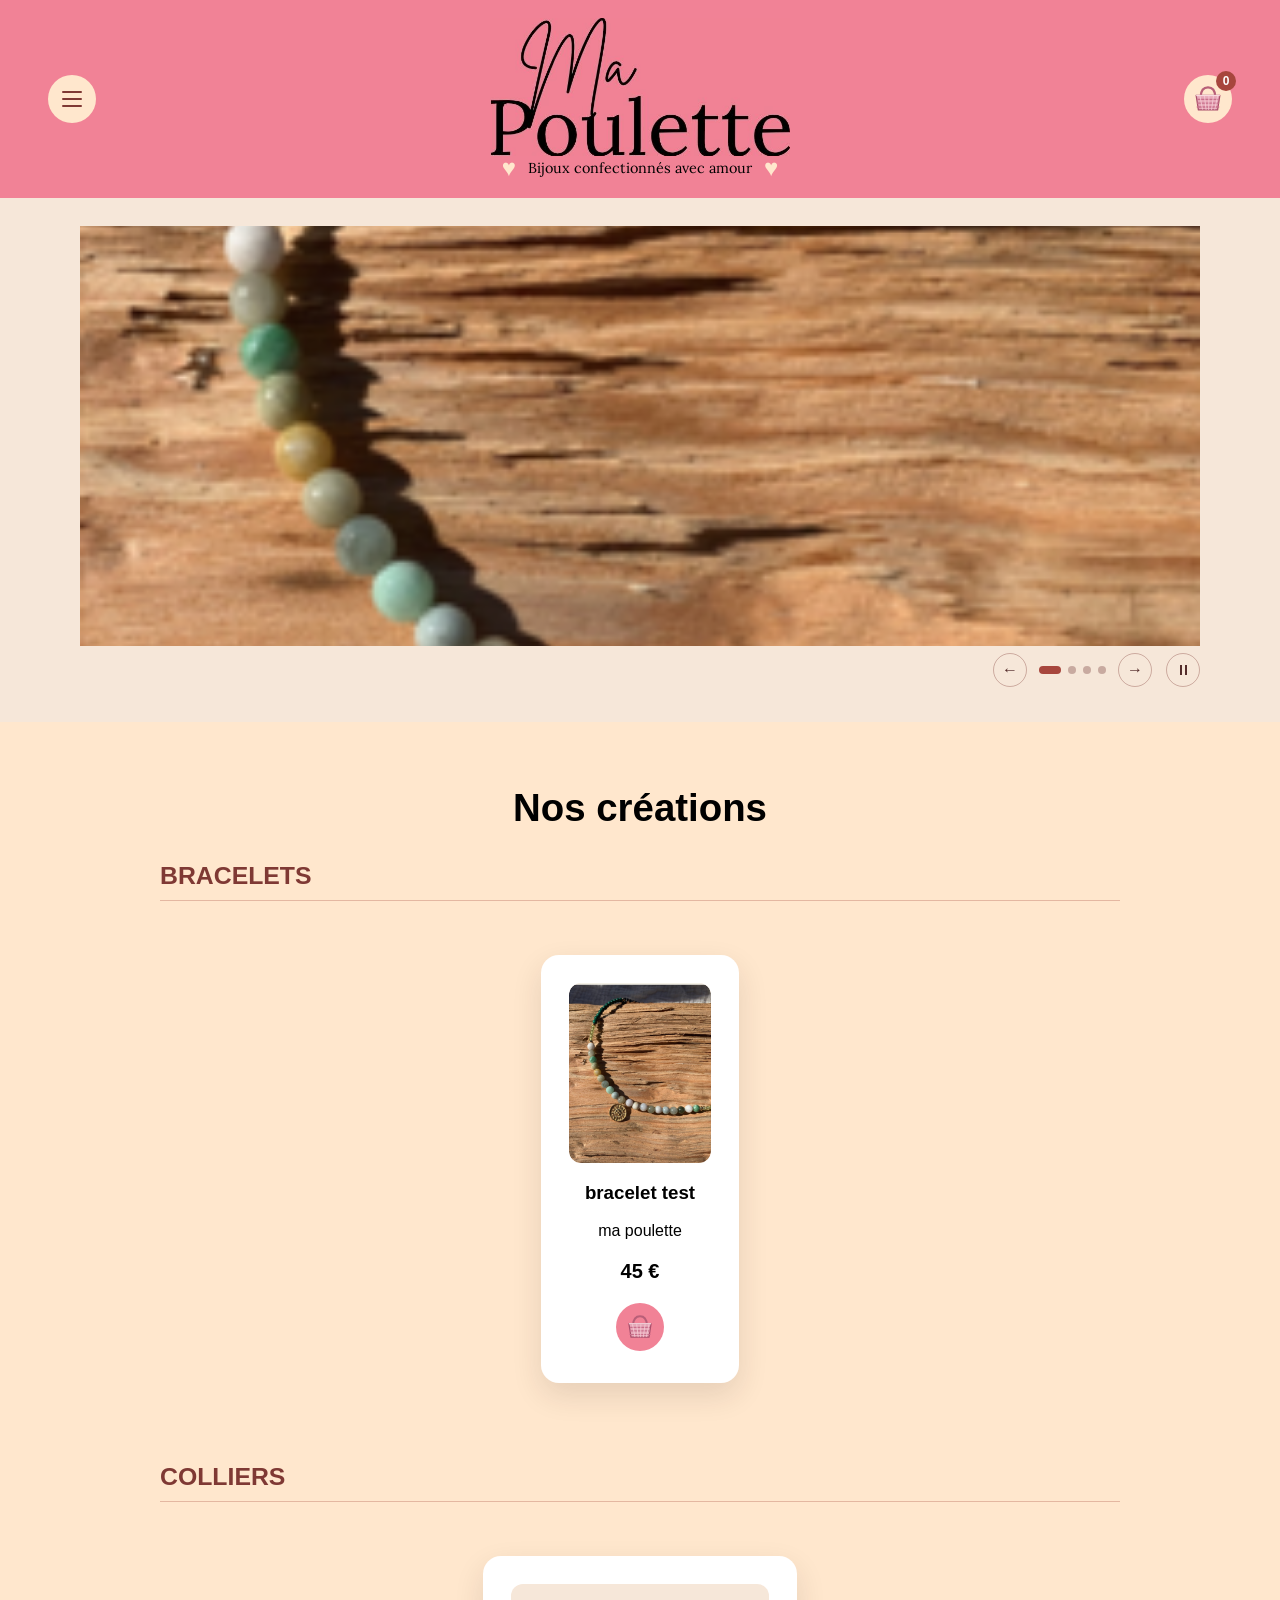
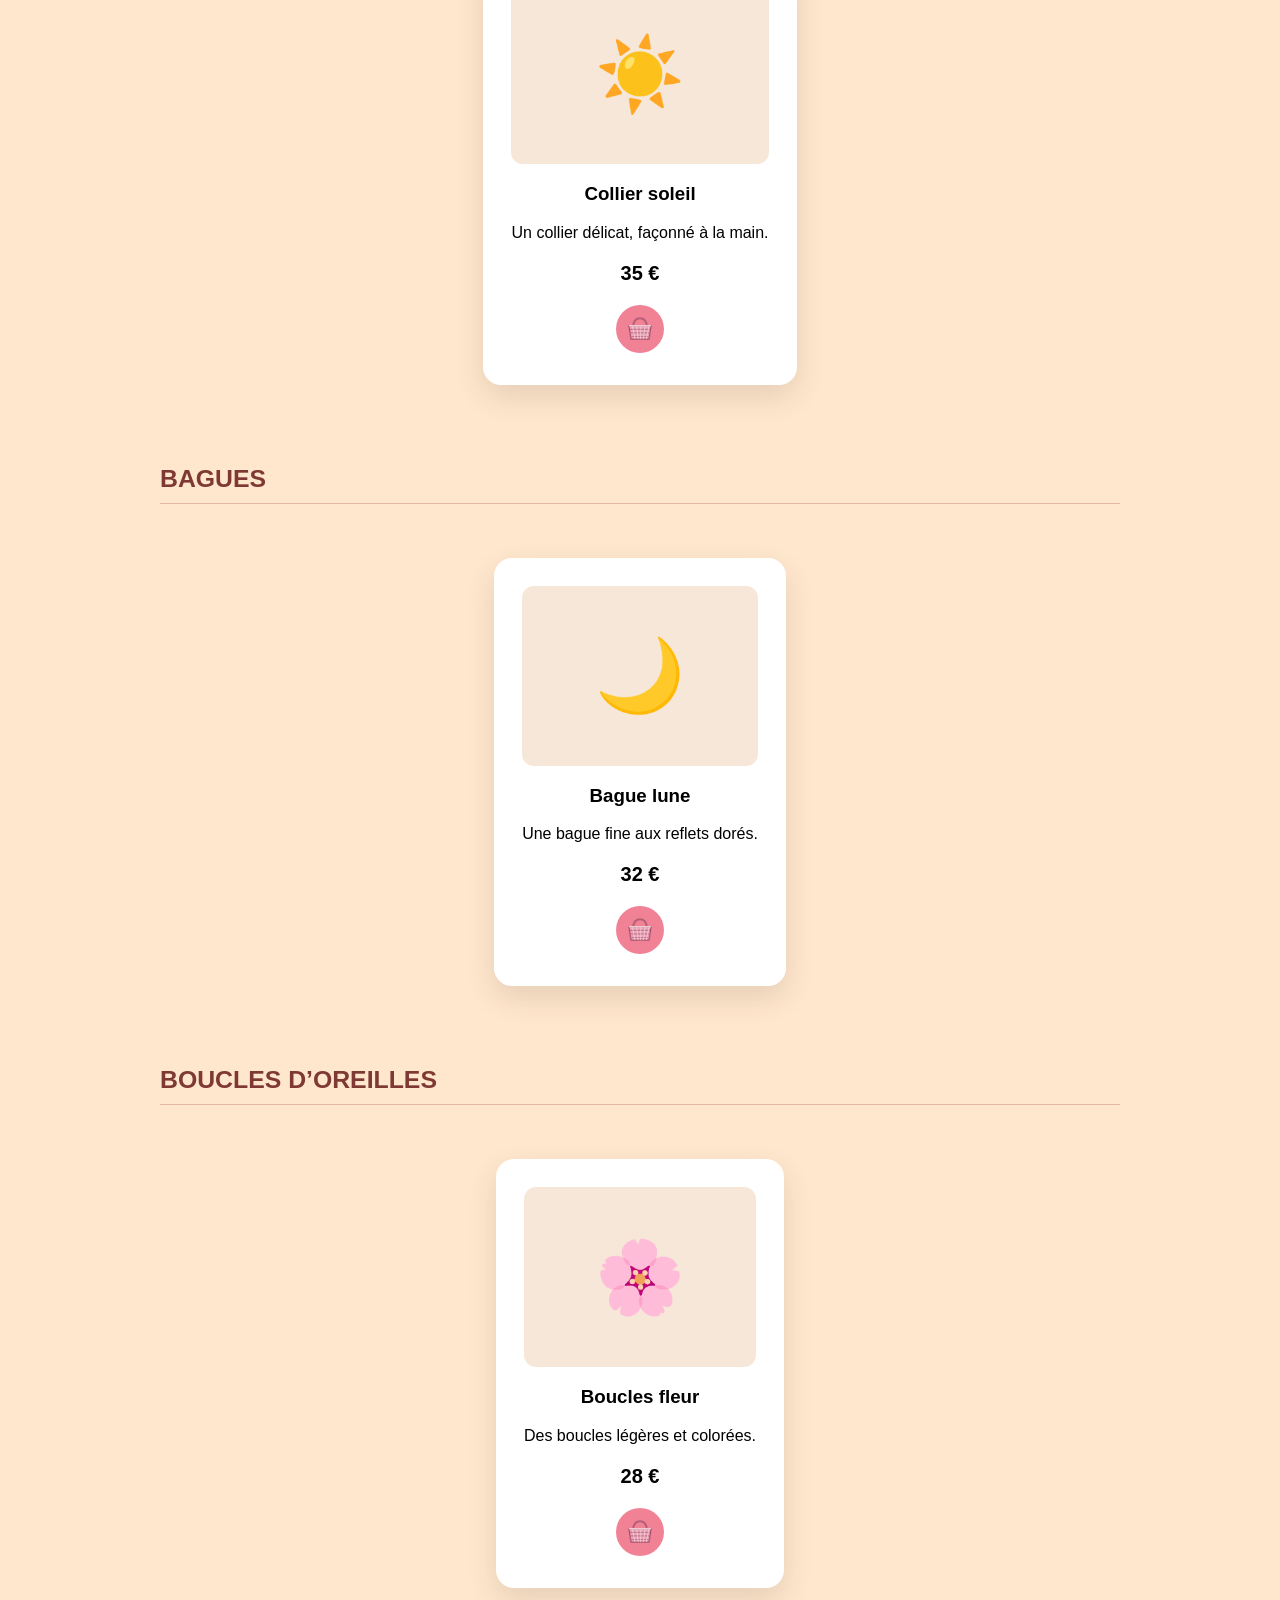
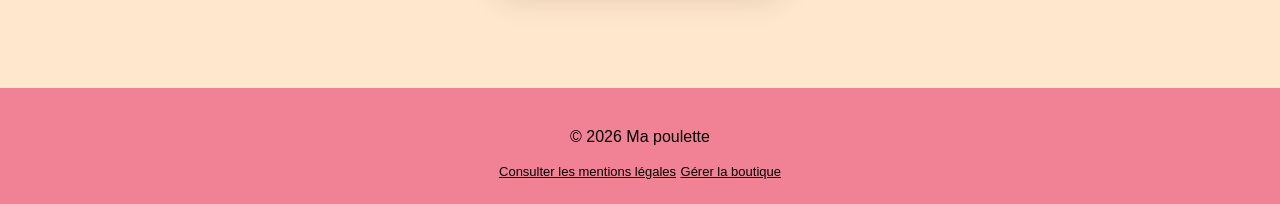
==== commit 54689b34: "" ====
--- a/index.html
+++ b/index.html
@@ -24,11 +24,11 @@
     </div>
     <h1 class="titre-site"><img class="logo-titre" src="logo.png" alt="Ma Poulette"></h1>
     <p class="sous-titre-site"><span class="coeur-logo" aria-hidden="true">♥</span><span>Bijoux confectionnés avec amour</span><span class="coeur-logo" aria-hidden="true">♥</span></p>
-    <button id="ouvrir-panier" class="panier-bouton" type="button" title="Voir mon panier">
+    <a href="panier.html" class="panier-bouton" title="Voir mon panier">
       <span class="visually-hidden">Voir mon panier</span>
       <img src="panier-osier.svg" alt="">
       <span id="compteur-panier" class="compteur-panier" aria-live="polite">0</span>
-    </button>
+    </a>
   </header>
 
   <section class="diaporama" aria-label="Diaporama de photos de bijoux">
@@ -69,16 +69,6 @@
   </section>
   </main>
 
-  <aside id="panier">
-    <h2>Votre panier</h2>
-    <div id="liste-panier">
-      <p>Votre panier est vide.</p>
-    </div>
-    <p class="total-panier">Total : <span id="total-panier">0</span> €</p>
-    <button id="envoyer-commande">Commander</button>
-    <p class="note-commande">Après vérification de ta commande, nous t’enverrons un lien Mollie sécurisé pour le paiement.</p>
-  </aside>
-
   <footer>
     <p>© 2026 Ma poulette</p>
     <a href="mentions-legales.html" target="_blank" rel="noopener noreferrer">Consulter les mentions légales</a>
--- a/style.css
+++ b/style.css
@@ -328,6 +328,7 @@
   border-radius: 50%;
   color: #000;
   background: #ffe7cd;
+  text-decoration: none;
 }
 
 .panier-bouton img {
@@ -379,6 +380,36 @@
 
 #envoyer-commande {
   background: #f18296;
+}
+
+.ligne-panier {
+  display: flex;
+  align-items: center;
+  justify-content: space-between;
+  gap: 16px;
+  padding: 10px 0;
+  border-bottom: 1px solid rgba(167, 70, 61, 0.2);
+  text-align: left;
+}
+
+.ligne-panier p {
+  margin: 0;
+}
+
+.retirer-panier {
+  flex: 0 0 auto;
+  padding: 8px 12px;
+  border-radius: 6px;
+  color: #542c2b;
+  background: #f6e7d9;
+  font-size: 13px;
+}
+
+.retour-boutique-panier {
+  display: block;
+  width: fit-content;
+  margin: 24px auto 0;
+  color: #7f3934;
 }
 
 .menu-categories {
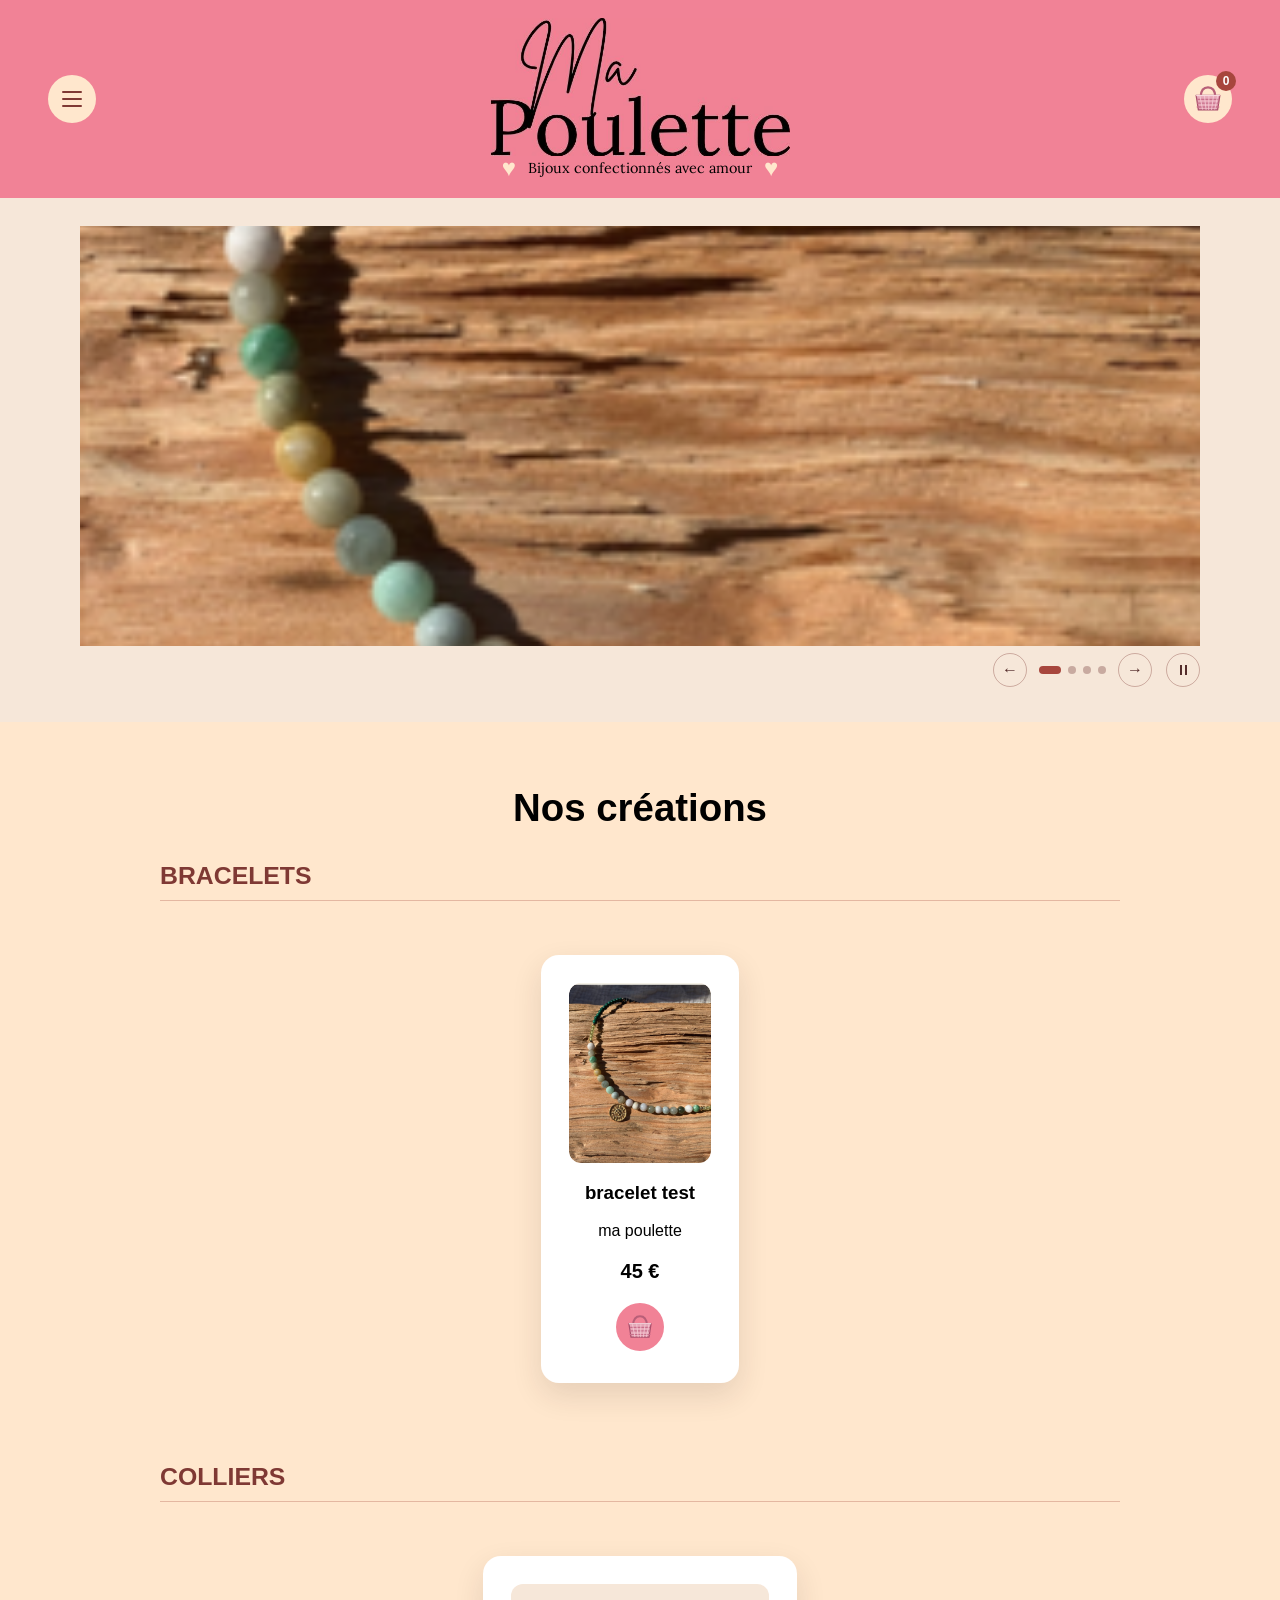
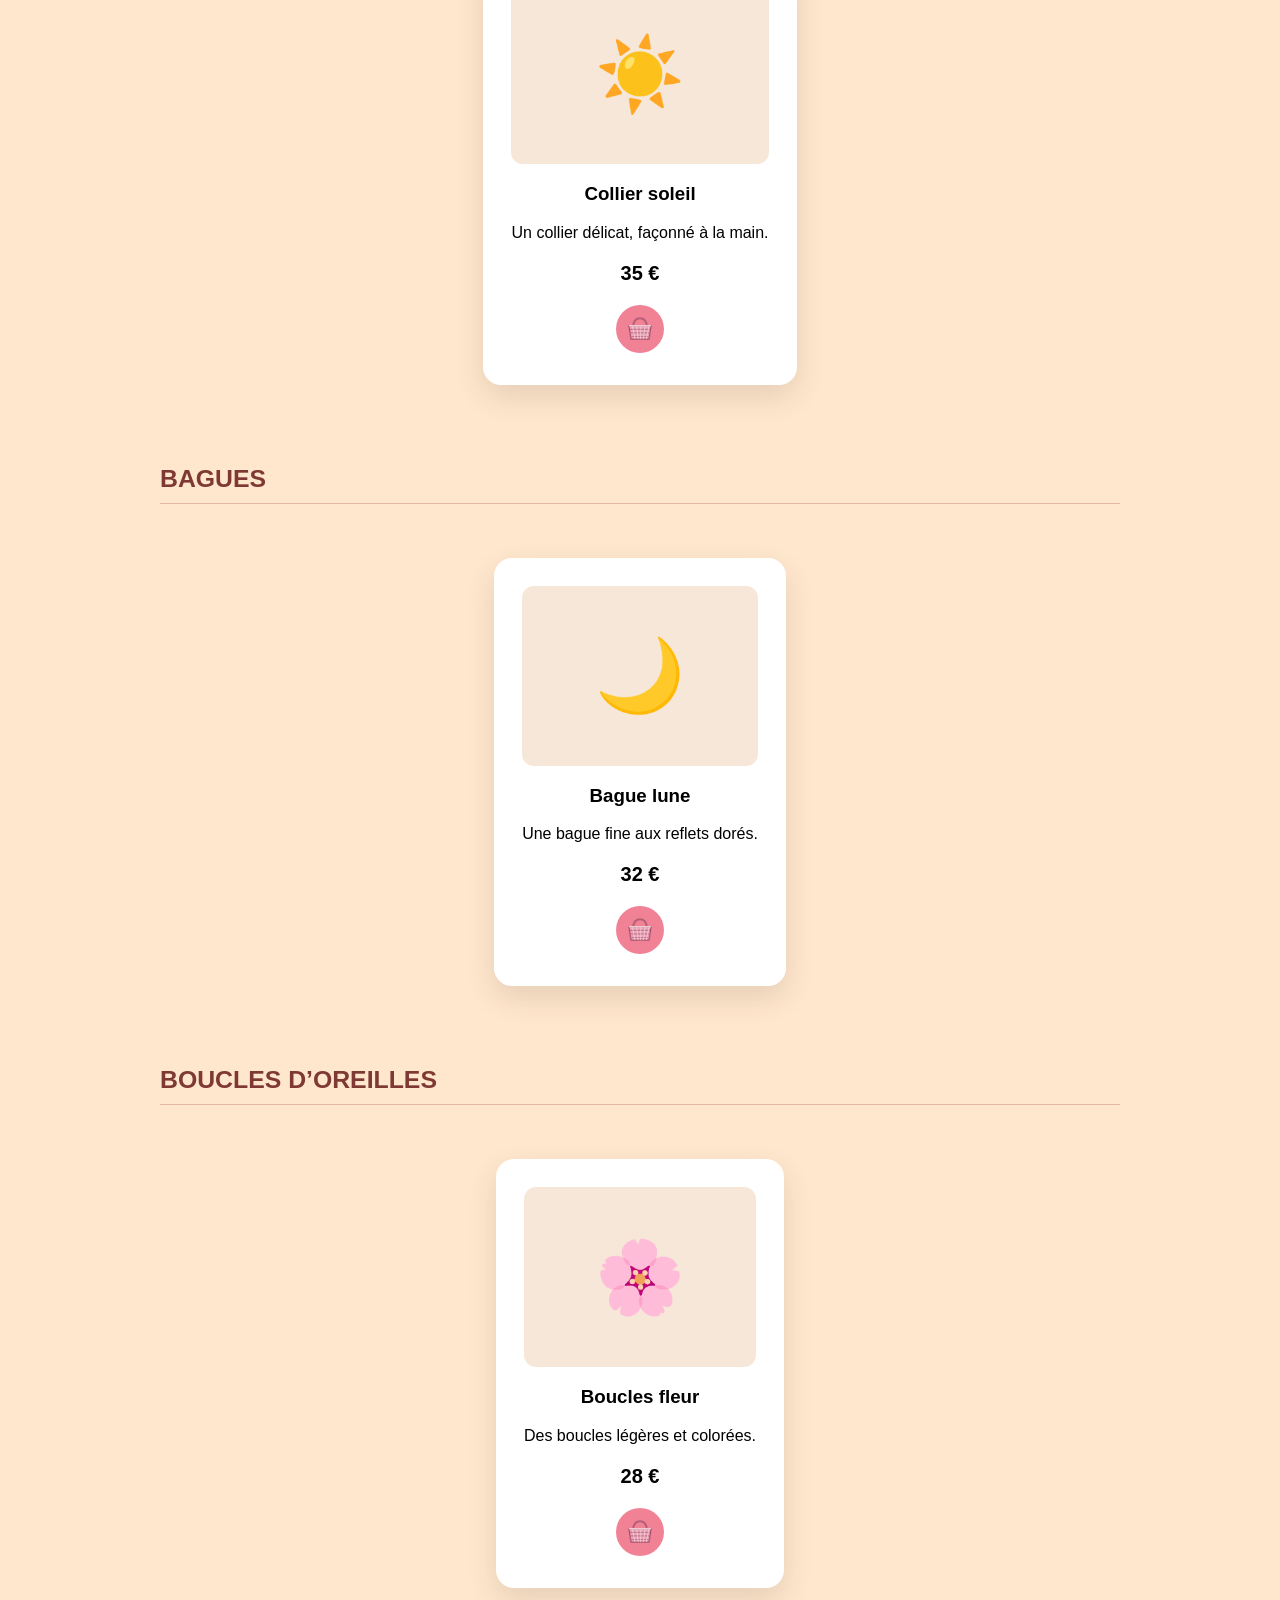
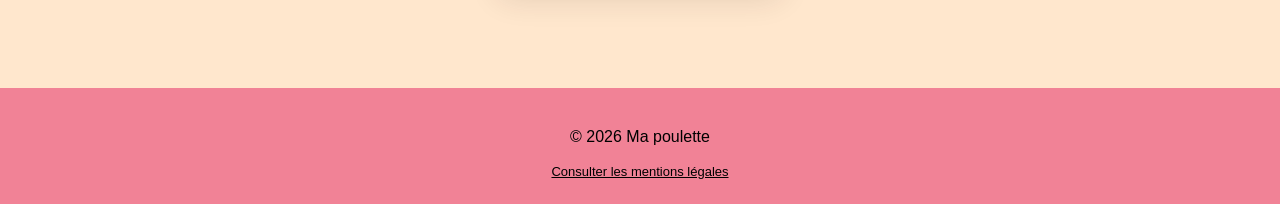
==== commit 1db152ce: "ma poulette 3" ====
--- a/index.html
+++ b/index.html
@@ -20,6 +20,7 @@
         <a href="#bagues">Bagues</a>
         <a href="#boucles-oreilles">Boucles d’oreilles</a>
         <a href="custom.html">Créer mon bijou</a>
+        <a href="atelier.html">Atelier</a>
       </nav>
     </div>
     <h1 class="titre-site"><img class="logo-titre" src="logo.png" alt="Ma Poulette"></h1>
@@ -72,7 +73,6 @@
   <footer>
     <p>© 2026 Ma poulette</p>
     <a href="mentions-legales.html" target="_blank" rel="noopener noreferrer">Consulter les mentions légales</a>
-    <a class="lien-admin" href="admin.html">Gérer la boutique</a>
   </footer>
   <script src="script.js"></script>
 </body>
--- a/style.css
+++ b/style.css
@@ -380,6 +380,21 @@
 
 #envoyer-commande {
   background: #f18296;
+}
+
+#envoyer-commande:disabled {
+  cursor: wait;
+  opacity: 0.75;
+}
+
+.erreur-paiement {
+  margin: 16px 0 0;
+  color: #7f3934;
+  font-weight: 700;
+}
+
+.erreur-paiement[hidden] {
+  display: none;
 }
 
 .ligne-panier {
@@ -526,4 +541,25 @@
   .diaporama-vues { height: auto; min-height: 0; aspect-ratio: 1.3; }
   .diapo > img { grid-column: 1; grid-row: 1; height: 100%; object-position: center 46%; }
   .diaporama-commandes { min-height: 44px; gap: 9px; }
+}
+
+.retour-paiement {
+  width: min(600px, calc(100% - 32px));
+  margin: 80px auto;
+  text-align: center;
+}
+
+.retour-paiement h1 {
+  margin-bottom: 16px;
+  font-size: 2rem;
+}
+
+.retour-paiement p {
+  line-height: 1.6;
+}
+
+.retour-paiement a {
+  display: inline-block;
+  margin: 12px;
+  color: #7f3934;
 }
